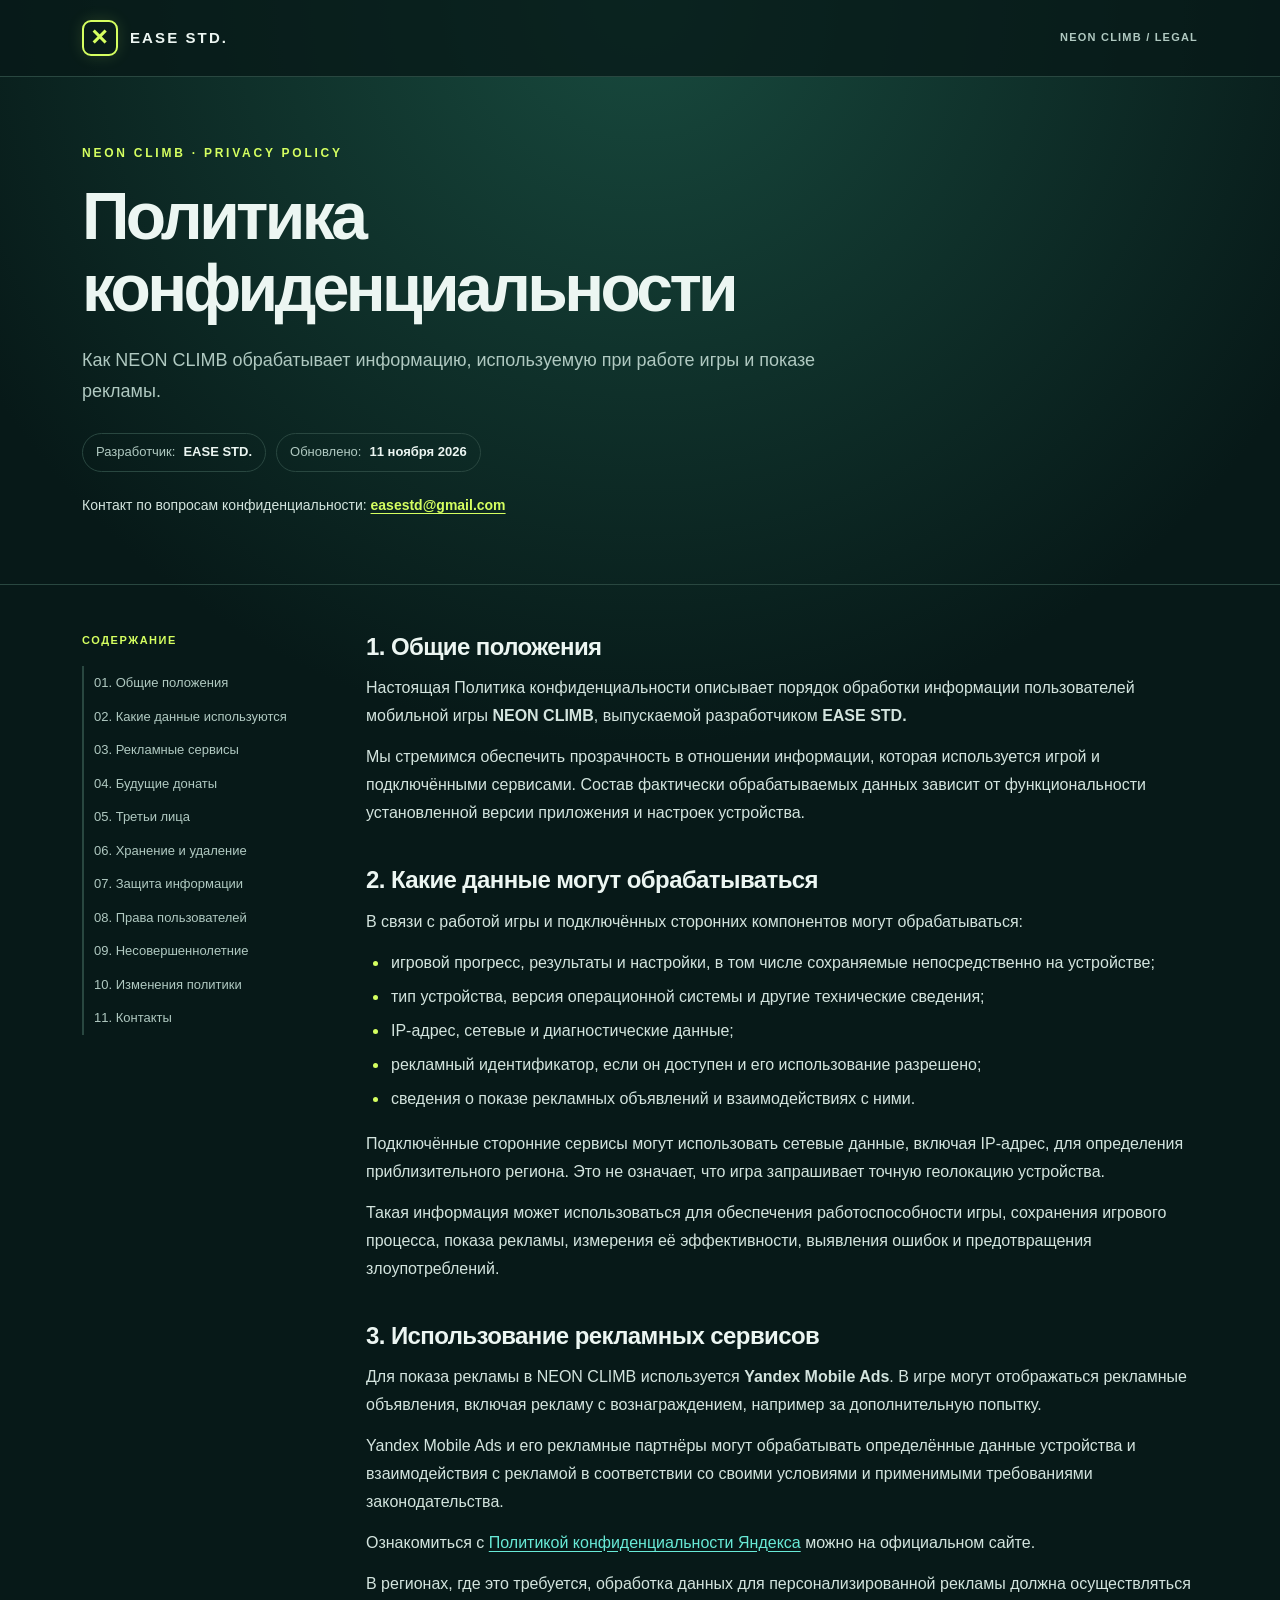
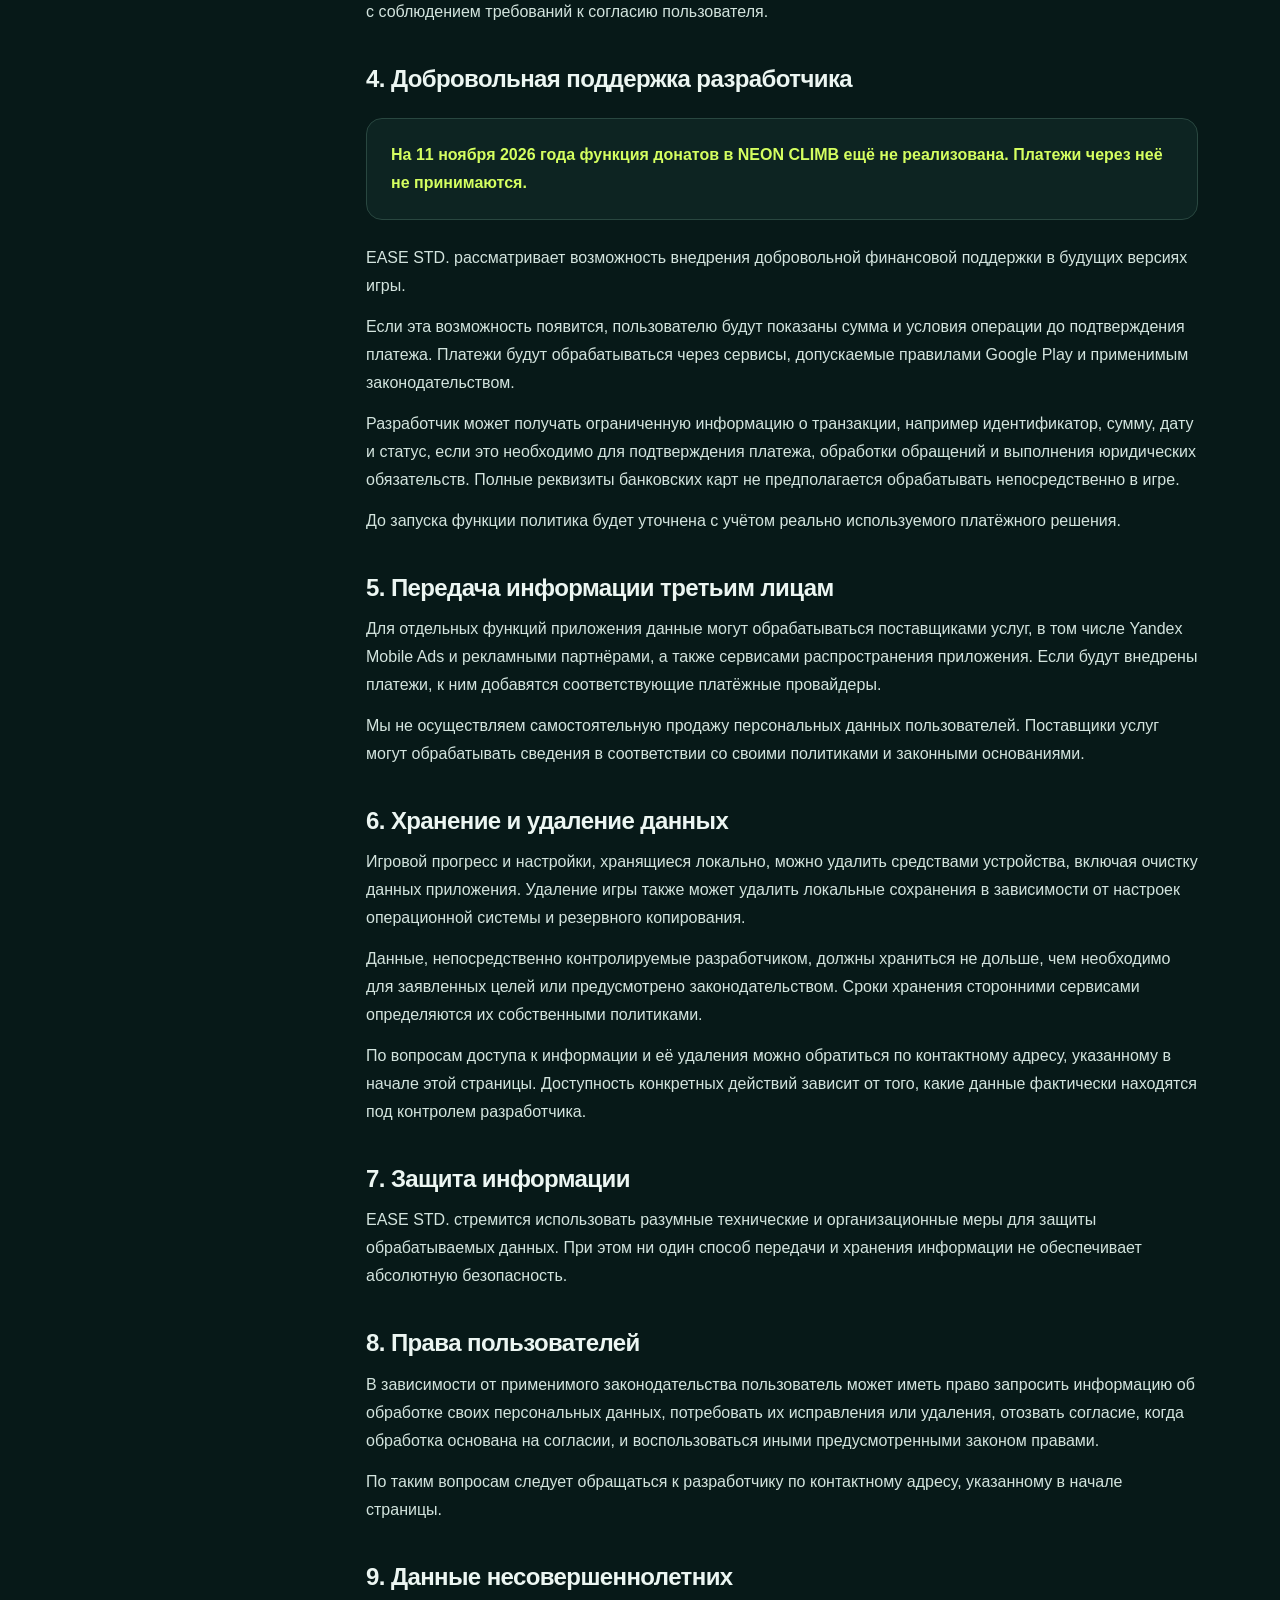
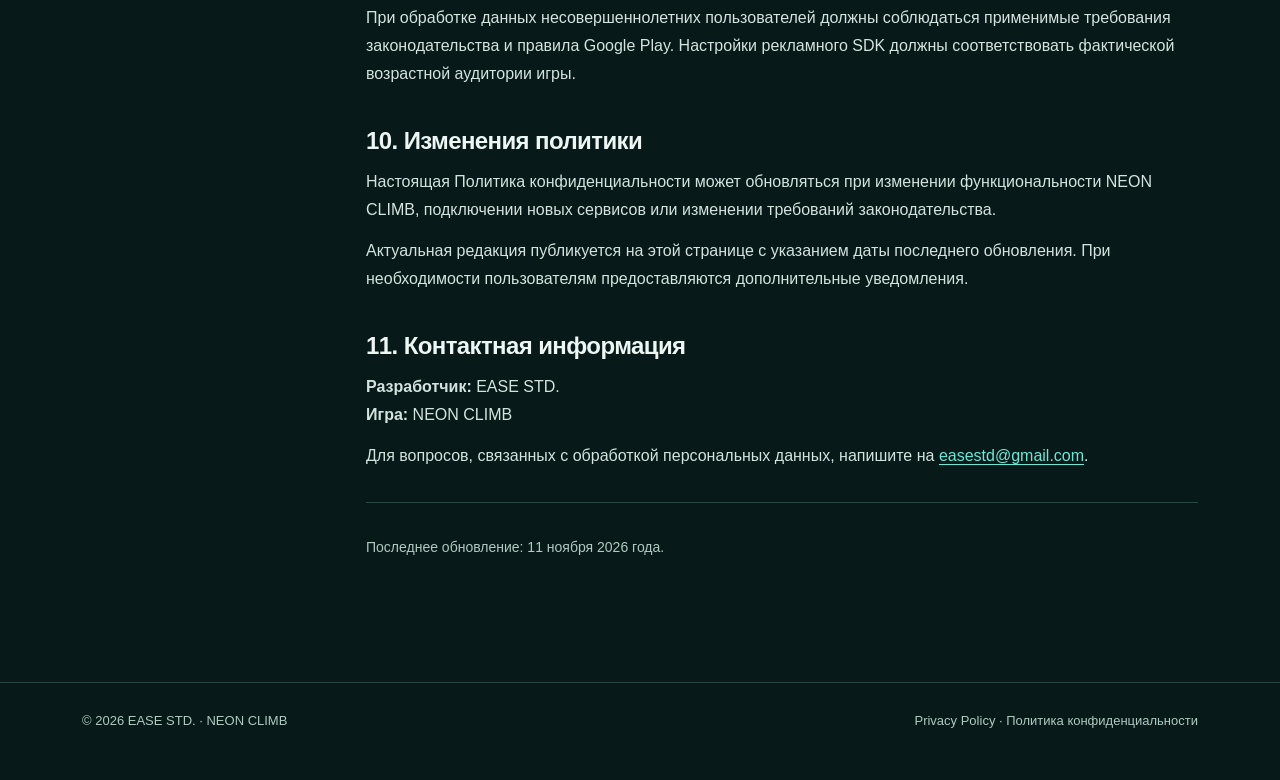
==== index.html @ 4637cebf "Publish NEON CLIMB privacy policy" ====
<!doctype html>
<html lang="ru">
<head>
  <meta charset="utf-8">
  <meta name="viewport" content="width=device-width, initial-scale=1">
  <meta name="theme-color" content="#071c1c">
  <meta name="robots" content="index, follow">
  <meta name="description" content="Политика конфиденциальности игры NEON CLIMB от EASE STD.">
  <title>Политика конфиденциальности | NEON CLIMB</title>
  <style>
    :root{color-scheme:dark;--bg:#071918;--panel:#0d2422;--panel-2:#112d29;--ink:#ecf6f2;--muted:#b0c9c1;--line:#294740;--accent:#d5ff60;--teal:#68ead7}
    *{box-sizing:border-box}
    html{scroll-behavior:smooth}
    body{margin:0;background:radial-gradient(ellipse 70% 22% at 50% 0%,#184a3e 0%,var(--bg) 85%);color:var(--ink);font:16px/1.75 -apple-system,BlinkMacSystemFont,"Segoe UI",Roboto,Arial,sans-serif;-webkit-font-smoothing:antialiased}
    a{color:var(--teal);text-underline-offset:3px;overflow-wrap:anywhere}
    .wrapper{max-width:1160px;margin:auto;padding:0 22px}
    .top{border-bottom:1px solid var(--line);background:rgba(7,25,24,.78)}
    .top-inner{height:76px;display:flex;align-items:center;justify-content:space-between;gap:16px}
    .brand{font-size:15px;font-weight:850;letter-spacing:.14em;color:var(--ink);text-decoration:none;display:flex;align-items:center;gap:12px}
    .glyph{width:36px;height:36px;border-radius:9px;border:2px solid var(--accent);display:grid;place-items:center;color:var(--accent);box-shadow:0 0 16px rgba(213,255,96,.14);font-size:22px;line-height:1}
    .brand-note{color:var(--muted);font-size:11px;letter-spacing:.11em;font-weight:700;text-align:right}
    header.hero{padding:66px 0 54px;border-bottom:1px solid var(--line)}
    .eyebrow{color:var(--accent);font-size:12px;font-weight:800;letter-spacing:.23em;text-transform:uppercase}
    h1{font-size:clamp(35px,5.8vw,66px);line-height:1.09;letter-spacing:-.055em;margin:17px 0 20px;font-weight:850;max-width:900px}
    .intro{color:var(--muted);font-size:18px;max-width:740px;margin:0 0 25px}
    .meta{display:flex;flex-wrap:wrap;gap:10px}
    .tag{display:inline-flex;align-items:center;gap:8px;border:1px solid var(--line);border-radius:999px;padding:7px 13px;color:var(--muted);font-size:13px}
    .tag strong{color:var(--ink);font-weight:700}
    .layout{display:grid;grid-template-columns:228px minmax(0,1fr);gap:56px;padding-top:46px;padding-bottom:85px}
    nav{align-self:start;position:sticky;top:25px}
    nav strong{color:var(--accent);display:block;letter-spacing:.14em;text-transform:uppercase;font-size:11px;margin:0 0 16px}
    nav a{display:block;font-size:13px;color:var(--muted);line-height:1.5;text-decoration:none;border-left:2px solid var(--line);padding:7px 10px}
    nav a:hover{color:var(--accent);border-color:var(--accent)}
    main{min-width:0}
    section{margin:0 0 37px;scroll-margin-top:25px}
    h2{font-size:24px;line-height:1.3;letter-spacing:-.025em;margin:0 0 12px;color:var(--ink)}
    p{margin:0 0 13px;color:#d3e4de}
    ul{margin:8px 0 17px;padding-left:23px;color:#d3e4de}
    li{padding-left:2px;margin-bottom:6px}
    li::marker{color:var(--accent)}
    .panel{background:var(--panel);border:1px solid var(--line);border-radius:16px;padding:22px 24px;margin:24px 0}
    .panel strong{color:var(--accent)}
    .email-pending{color:var(--accent);font-weight:750;overflow-wrap:anywhere}
    .line{border:0;border-top:1px solid var(--line);margin:32px 0}
    footer{border-top:1px solid var(--line);color:var(--muted);padding:27px 0 48px;font-size:13px}
    .footer-inner{display:flex;justify-content:space-between;gap:10px;flex-wrap:wrap}
    @media(max-width:800px){.layout{grid-template-columns:1fr;gap:16px;padding-top:34px}nav{position:static;border:1px solid var(--line);border-radius:15px;padding:17px;margin-bottom:20px}nav a{display:inline-block;border-left:0;border-bottom:1px solid var(--line);margin-right:9px;padding:5px 2px}header.hero{padding:45px 0 35px}.intro{font-size:16px}.brand-note{display:none}}
    @media(max-width:400px){.wrapper{padding:0 16px}h2{font-size:21px}.panel{padding:18px}}
    @media print{:root{color-scheme:light}body{background:white;color:#111}p,li,h1,h2{color:#111}.top,nav,.brand-note{display:none}.layout{display:block}.panel{background:#eee;border-color:#ddd}.tag{border-color:#ddd;color:#333}.tag strong{color:#111}header.hero{padding:10px 0}.eyebrow,.panel strong{color:#285e38}footer{color:#333}}
  </style>
</head>
<body>
  <div class="top"><div class="wrapper top-inner"><a class="brand" href="#top"><span class="glyph" aria-hidden="true">✕</span> EASE STD.</a><span class="brand-note">NEON CLIMB / LEGAL</span></div></div>
  <header class="hero" id="top"><div class="wrapper">
    <div class="eyebrow">NEON CLIMB · PRIVACY POLICY</div>
    <h1>Политика<br>конфиденциальности</h1>
    <p class="intro">Как NEON CLIMB обрабатывает информацию, используемую при работе игры и показе рекламы.</p>
    <div class="meta"><span class="tag">Разработчик: <strong>EASE STD.</strong></span><span class="tag">Обновлено: <strong>11 ноября 2026</strong></span></div>
    <p style="font-size:14px;margin-top:21px">Контакт по вопросам конфиденциальности: <a class="email-pending" href="mailto:easestd@gmail.com">easestd@gmail.com</a></p>
  </div></header>
  <div class="wrapper layout">
    <nav aria-label="Содержание"><strong>Содержание</strong>
      <a href="#general">01. Общие положения</a>
      <a href="#data">02. Какие данные используются</a>
      <a href="#ads">03. Рекламные сервисы</a>
      <a href="#donations">04. Будущие донаты</a>
      <a href="#third-party">05. Третьи лица</a>
      <a href="#storage">06. Хранение и удаление</a>
      <a href="#security">07. Защита информации</a>
      <a href="#rights">08. Права пользователей</a>
      <a href="#children">09. Несовершеннолетние</a>
      <a href="#updates">10. Изменения политики</a>
      <a href="#contacts">11. Контакты</a>
    </nav>
    <main>
      <section id="general"><h2>1. Общие положения</h2>
        <p>Настоящая Политика конфиденциальности описывает порядок обработки информации пользователей мобильной игры <strong>NEON CLIMB</strong>, выпускаемой разработчиком <strong>EASE STD.</strong></p>
        <p>Мы стремимся обеспечить прозрачность в отношении информации, которая используется игрой и подключёнными сервисами. Состав фактически обрабатываемых данных зависит от функциональности установленной версии приложения и настроек устройства.</p>
      </section>
      <section id="data"><h2>2. Какие данные могут обрабатываться</h2>
        <p>В связи с работой игры и подключённых сторонних компонентов могут обрабатываться:</p>
        <ul>
          <li>игровой прогресс, результаты и настройки, в том числе сохраняемые непосредственно на устройстве;</li>
          <li>тип устройства, версия операционной системы и другие технические сведения;</li>
          <li>IP-адрес, сетевые и диагностические данные;</li>
          <li>рекламный идентификатор, если он доступен и его использование разрешено;</li>
          <li>сведения о показе рекламных объявлений и взаимодействиях с ними.</li>
        </ul>
        <p>Подключённые сторонние сервисы могут использовать сетевые данные, включая IP-адрес, для определения приблизительного региона. Это не означает, что игра запрашивает точную геолокацию устройства.</p>
        <p>Такая информация может использоваться для обеспечения работоспособности игры, сохранения игрового процесса, показа рекламы, измерения её эффективности, выявления ошибок и предотвращения злоупотреблений.</p>
      </section>
      <section id="ads"><h2>3. Использование рекламных сервисов</h2>
        <p>Для показа рекламы в NEON CLIMB используется <strong>Yandex Mobile Ads</strong>. В игре могут отображаться рекламные объявления, включая рекламу с вознаграждением, например за дополнительную попытку.</p>
        <p>Yandex Mobile Ads и его рекламные партнёры могут обрабатывать определённые данные устройства и взаимодействия с рекламой в соответствии со своими условиями и применимыми требованиями законодательства.</p>
        <p>Ознакомиться с <a href="https://yandex.ru/legal/confidential/" rel="noopener noreferrer">Политикой конфиденциальности Яндекса</a> можно на официальном сайте.</p>
        <p>В регионах, где это требуется, обработка данных для персонализированной рекламы должна осуществляться с соблюдением требований к согласию пользователя.</p>
      </section>
      <section id="donations"><h2>4. Добровольная поддержка разработчика</h2>
        <div class="panel"><strong>На 11 ноября 2026 года функция донатов в NEON CLIMB ещё не реализована. Платежи через неё не принимаются.</strong></div>
        <p>EASE STD. рассматривает возможность внедрения добровольной финансовой поддержки в будущих версиях игры.</p>
        <p>Если эта возможность появится, пользователю будут показаны сумма и условия операции до подтверждения платежа. Платежи будут обрабатываться через сервисы, допускаемые правилами Google Play и применимым законодательством.</p>
        <p>Разработчик может получать ограниченную информацию о транзакции, например идентификатор, сумму, дату и статус, если это необходимо для подтверждения платежа, обработки обращений и выполнения юридических обязательств. Полные реквизиты банковских карт не предполагается обрабатывать непосредственно в игре.</p>
        <p>До запуска функции политика будет уточнена с учётом реально используемого платёжного решения.</p>
      </section>
      <section id="third-party"><h2>5. Передача информации третьим лицам</h2>
        <p>Для отдельных функций приложения данные могут обрабатываться поставщиками услуг, в том числе Yandex Mobile Ads и рекламными партнёрами, а также сервисами распространения приложения. Если будут внедрены платежи, к ним добавятся соответствующие платёжные провайдеры.</p>
        <p>Мы не осуществляем самостоятельную продажу персональных данных пользователей. Поставщики услуг могут обрабатывать сведения в соответствии со своими политиками и законными основаниями.</p>
      </section>
      <section id="storage"><h2>6. Хранение и удаление данных</h2>
        <p>Игровой прогресс и настройки, хранящиеся локально, можно удалить средствами устройства, включая очистку данных приложения. Удаление игры также может удалить локальные сохранения в зависимости от настроек операционной системы и резервного копирования.</p>
        <p>Данные, непосредственно контролируемые разработчиком, должны храниться не дольше, чем необходимо для заявленных целей или предусмотрено законодательством. Сроки хранения сторонними сервисами определяются их собственными политиками.</p>
        <p>По вопросам доступа к информации и её удаления можно обратиться по контактному адресу, указанному в начале этой страницы. Доступность конкретных действий зависит от того, какие данные фактически находятся под контролем разработчика.</p>
      </section>
      <section id="security"><h2>7. Защита информации</h2>
        <p>EASE STD. стремится использовать разумные технические и организационные меры для защиты обрабатываемых данных. При этом ни один способ передачи и хранения информации не обеспечивает абсолютную безопасность.</p>
      </section>
      <section id="rights"><h2>8. Права пользователей</h2>
        <p>В зависимости от применимого законодательства пользователь может иметь право запросить информацию об обработке своих персональных данных, потребовать их исправления или удаления, отозвать согласие, когда обработка основана на согласии, и воспользоваться иными предусмотренными законом правами.</p>
        <p>По таким вопросам следует обращаться к разработчику по контактному адресу, указанному в начале страницы.</p>
      </section>
      <section id="children"><h2>9. Данные несовершеннолетних</h2>
        <p>При обработке данных несовершеннолетних пользователей должны соблюдаться применимые требования законодательства и правила Google Play. Настройки рекламного SDK должны соответствовать фактической возрастной аудитории игры.</p>
      </section>
      <section id="updates"><h2>10. Изменения политики</h2>
        <p>Настоящая Политика конфиденциальности может обновляться при изменении функциональности NEON CLIMB, подключении новых сервисов или изменении требований законодательства.</p>
        <p>Актуальная редакция публикуется на этой странице с указанием даты последнего обновления. При необходимости пользователям предоставляются дополнительные уведомления.</p>
      </section>
      <section id="contacts"><h2>11. Контактная информация</h2>
        <p><strong>Разработчик:</strong> EASE STD.<br><strong>Игра:</strong> NEON CLIMB</p>
        <p>Для вопросов, связанных с обработкой персональных данных, напишите на <a href="mailto:easestd@gmail.com">easestd@gmail.com</a>.</p>
        <hr class="line">
        <p style="font-size:14px;color:var(--muted)">Последнее обновление: 11 ноября 2026 года.</p>
      </section>
    </main>
  </div>
  <footer><div class="wrapper footer-inner"><span>© 2026 EASE STD. · NEON CLIMB</span><span>Privacy Policy · Политика конфиденциальности</span></div></footer>
</body>
</html>
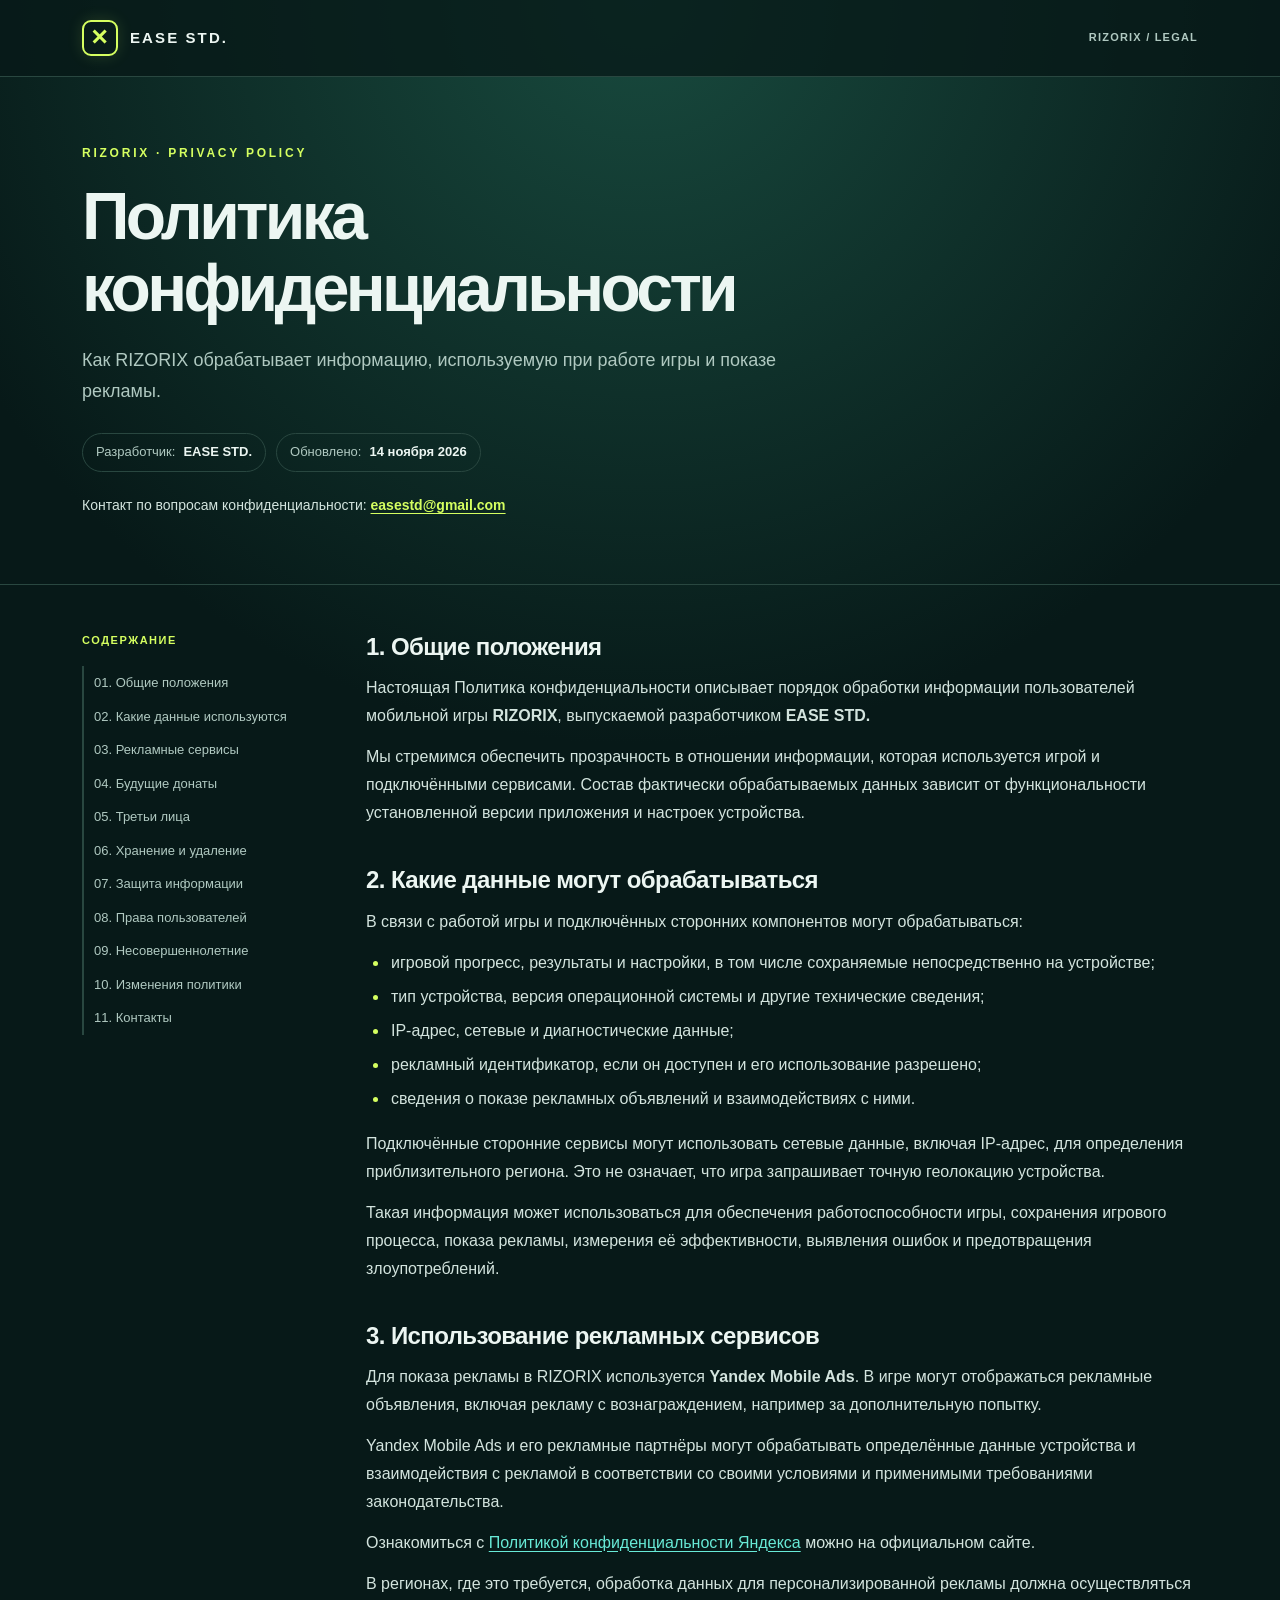
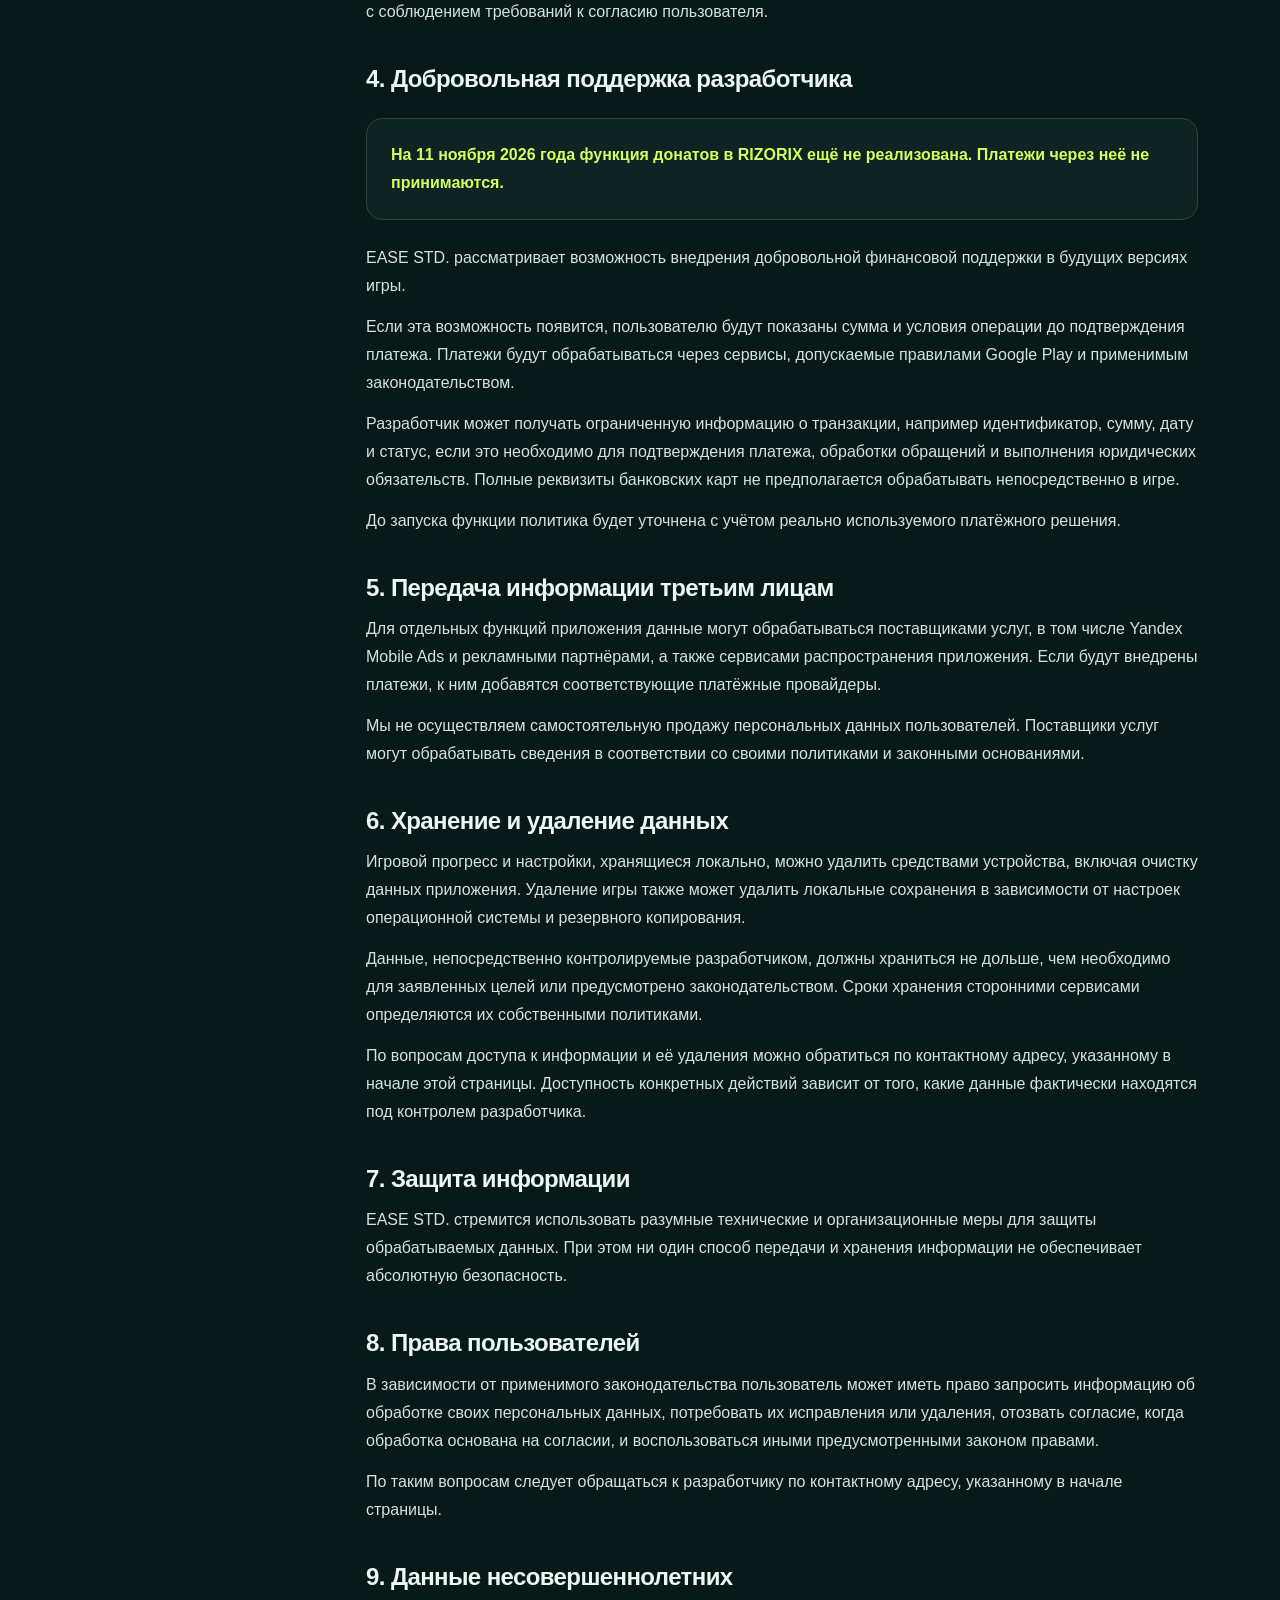
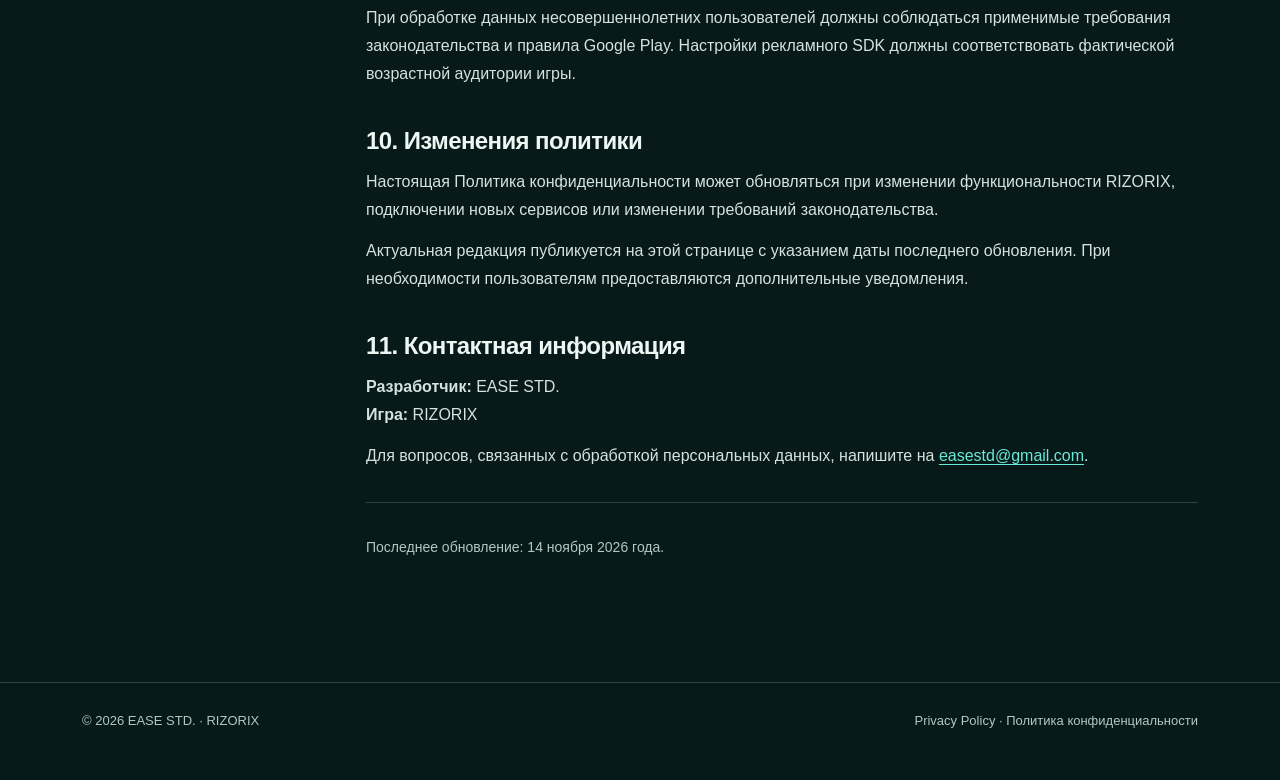
==== commit e5841291: "Переименовать игру в RIZORIX в политике конфиденциальности" ====
--- a/index.html
+++ b/index.html
@@ -5,8 +5,8 @@
   <meta name="viewport" content="width=device-width, initial-scale=1">
   <meta name="theme-color" content="#071c1c">
   <meta name="robots" content="index, follow">
-  <meta name="description" content="Политика конфиденциальности игры NEON CLIMB от EASE STD.">
-  <title>Политика конфиденциальности | NEON CLIMB</title>
+  <meta name="description" content="Политика конфиденциальности игры RIZORIX от EASE STD.">
+  <title>Политика конфиденциальности | RIZORIX</title>
   <style>
     :root{color-scheme:dark;--bg:#071918;--panel:#0d2422;--panel-2:#112d29;--ink:#ecf6f2;--muted:#b0c9c1;--line:#294740;--accent:#d5ff60;--teal:#68ead7}
     *{box-sizing:border-box}
@@ -50,12 +50,12 @@
   </style>
 </head>
 <body>
-  <div class="top"><div class="wrapper top-inner"><a class="brand" href="#top"><span class="glyph" aria-hidden="true">✕</span> EASE STD.</a><span class="brand-note">NEON CLIMB / LEGAL</span></div></div>
+  <div class="top"><div class="wrapper top-inner"><a class="brand" href="#top"><span class="glyph" aria-hidden="true">✕</span> EASE STD.</a><span class="brand-note">RIZORIX / LEGAL</span></div></div>
   <header class="hero" id="top"><div class="wrapper">
-    <div class="eyebrow">NEON CLIMB · PRIVACY POLICY</div>
+    <div class="eyebrow">RIZORIX · PRIVACY POLICY</div>
     <h1>Политика<br>конфиденциальности</h1>
-    <p class="intro">Как NEON CLIMB обрабатывает информацию, используемую при работе игры и показе рекламы.</p>
-    <div class="meta"><span class="tag">Разработчик: <strong>EASE STD.</strong></span><span class="tag">Обновлено: <strong>11 ноября 2026</strong></span></div>
+    <p class="intro">Как RIZORIX обрабатывает информацию, используемую при работе игры и показе рекламы.</p>
+    <div class="meta"><span class="tag">Разработчик: <strong>EASE STD.</strong></span><span class="tag">Обновлено: <strong>14 ноября 2026</strong></span></div>
     <p style="font-size:14px;margin-top:21px">Контакт по вопросам конфиденциальности: <a class="email-pending" href="mailto:easestd@gmail.com">easestd@gmail.com</a></p>
   </div></header>
   <div class="wrapper layout">
@@ -74,7 +74,7 @@
     </nav>
     <main>
       <section id="general"><h2>1. Общие положения</h2>
-        <p>Настоящая Политика конфиденциальности описывает порядок обработки информации пользователей мобильной игры <strong>NEON CLIMB</strong>, выпускаемой разработчиком <strong>EASE STD.</strong></p>
+        <p>Настоящая Политика конфиденциальности описывает порядок обработки информации пользователей мобильной игры <strong>RIZORIX</strong>, выпускаемой разработчиком <strong>EASE STD.</strong></p>
         <p>Мы стремимся обеспечить прозрачность в отношении информации, которая используется игрой и подключёнными сервисами. Состав фактически обрабатываемых данных зависит от функциональности установленной версии приложения и настроек устройства.</p>
       </section>
       <section id="data"><h2>2. Какие данные могут обрабатываться</h2>
@@ -90,13 +90,13 @@
         <p>Такая информация может использоваться для обеспечения работоспособности игры, сохранения игрового процесса, показа рекламы, измерения её эффективности, выявления ошибок и предотвращения злоупотреблений.</p>
       </section>
       <section id="ads"><h2>3. Использование рекламных сервисов</h2>
-        <p>Для показа рекламы в NEON CLIMB используется <strong>Yandex Mobile Ads</strong>. В игре могут отображаться рекламные объявления, включая рекламу с вознаграждением, например за дополнительную попытку.</p>
+        <p>Для показа рекламы в RIZORIX используется <strong>Yandex Mobile Ads</strong>. В игре могут отображаться рекламные объявления, включая рекламу с вознаграждением, например за дополнительную попытку.</p>
         <p>Yandex Mobile Ads и его рекламные партнёры могут обрабатывать определённые данные устройства и взаимодействия с рекламой в соответствии со своими условиями и применимыми требованиями законодательства.</p>
         <p>Ознакомиться с <a href="https://yandex.ru/legal/confidential/" rel="noopener noreferrer">Политикой конфиденциальности Яндекса</a> можно на официальном сайте.</p>
         <p>В регионах, где это требуется, обработка данных для персонализированной рекламы должна осуществляться с соблюдением требований к согласию пользователя.</p>
       </section>
       <section id="donations"><h2>4. Добровольная поддержка разработчика</h2>
-        <div class="panel"><strong>На 11 ноября 2026 года функция донатов в NEON CLIMB ещё не реализована. Платежи через неё не принимаются.</strong></div>
+        <div class="panel"><strong>На 11 ноября 2026 года функция донатов в RIZORIX ещё не реализована. Платежи через неё не принимаются.</strong></div>
         <p>EASE STD. рассматривает возможность внедрения добровольной финансовой поддержки в будущих версиях игры.</p>
         <p>Если эта возможность появится, пользователю будут показаны сумма и условия операции до подтверждения платежа. Платежи будут обрабатываться через сервисы, допускаемые правилами Google Play и применимым законодательством.</p>
         <p>Разработчик может получать ограниченную информацию о транзакции, например идентификатор, сумму, дату и статус, если это необходимо для подтверждения платежа, обработки обращений и выполнения юридических обязательств. Полные реквизиты банковских карт не предполагается обрабатывать непосредственно в игре.</p>
@@ -122,17 +122,17 @@
         <p>При обработке данных несовершеннолетних пользователей должны соблюдаться применимые требования законодательства и правила Google Play. Настройки рекламного SDK должны соответствовать фактической возрастной аудитории игры.</p>
       </section>
       <section id="updates"><h2>10. Изменения политики</h2>
-        <p>Настоящая Политика конфиденциальности может обновляться при изменении функциональности NEON CLIMB, подключении новых сервисов или изменении требований законодательства.</p>
+        <p>Настоящая Политика конфиденциальности может обновляться при изменении функциональности RIZORIX, подключении новых сервисов или изменении требований законодательства.</p>
         <p>Актуальная редакция публикуется на этой странице с указанием даты последнего обновления. При необходимости пользователям предоставляются дополнительные уведомления.</p>
       </section>
       <section id="contacts"><h2>11. Контактная информация</h2>
-        <p><strong>Разработчик:</strong> EASE STD.<br><strong>Игра:</strong> NEON CLIMB</p>
+        <p><strong>Разработчик:</strong> EASE STD.<br><strong>Игра:</strong> RIZORIX</p>
         <p>Для вопросов, связанных с обработкой персональных данных, напишите на <a href="mailto:easestd@gmail.com">easestd@gmail.com</a>.</p>
         <hr class="line">
-        <p style="font-size:14px;color:var(--muted)">Последнее обновление: 11 ноября 2026 года.</p>
+        <p style="font-size:14px;color:var(--muted)">Последнее обновление: 14 ноября 2026 года.</p>
       </section>
     </main>
   </div>
-  <footer><div class="wrapper footer-inner"><span>© 2026 EASE STD. · NEON CLIMB</span><span>Privacy Policy · Политика конфиденциальности</span></div></footer>
+  <footer><div class="wrapper footer-inner"><span>© 2026 EASE STD. · RIZORIX</span><span>Privacy Policy · Политика конфиденциальности</span></div></footer>
 </body>
 </html>
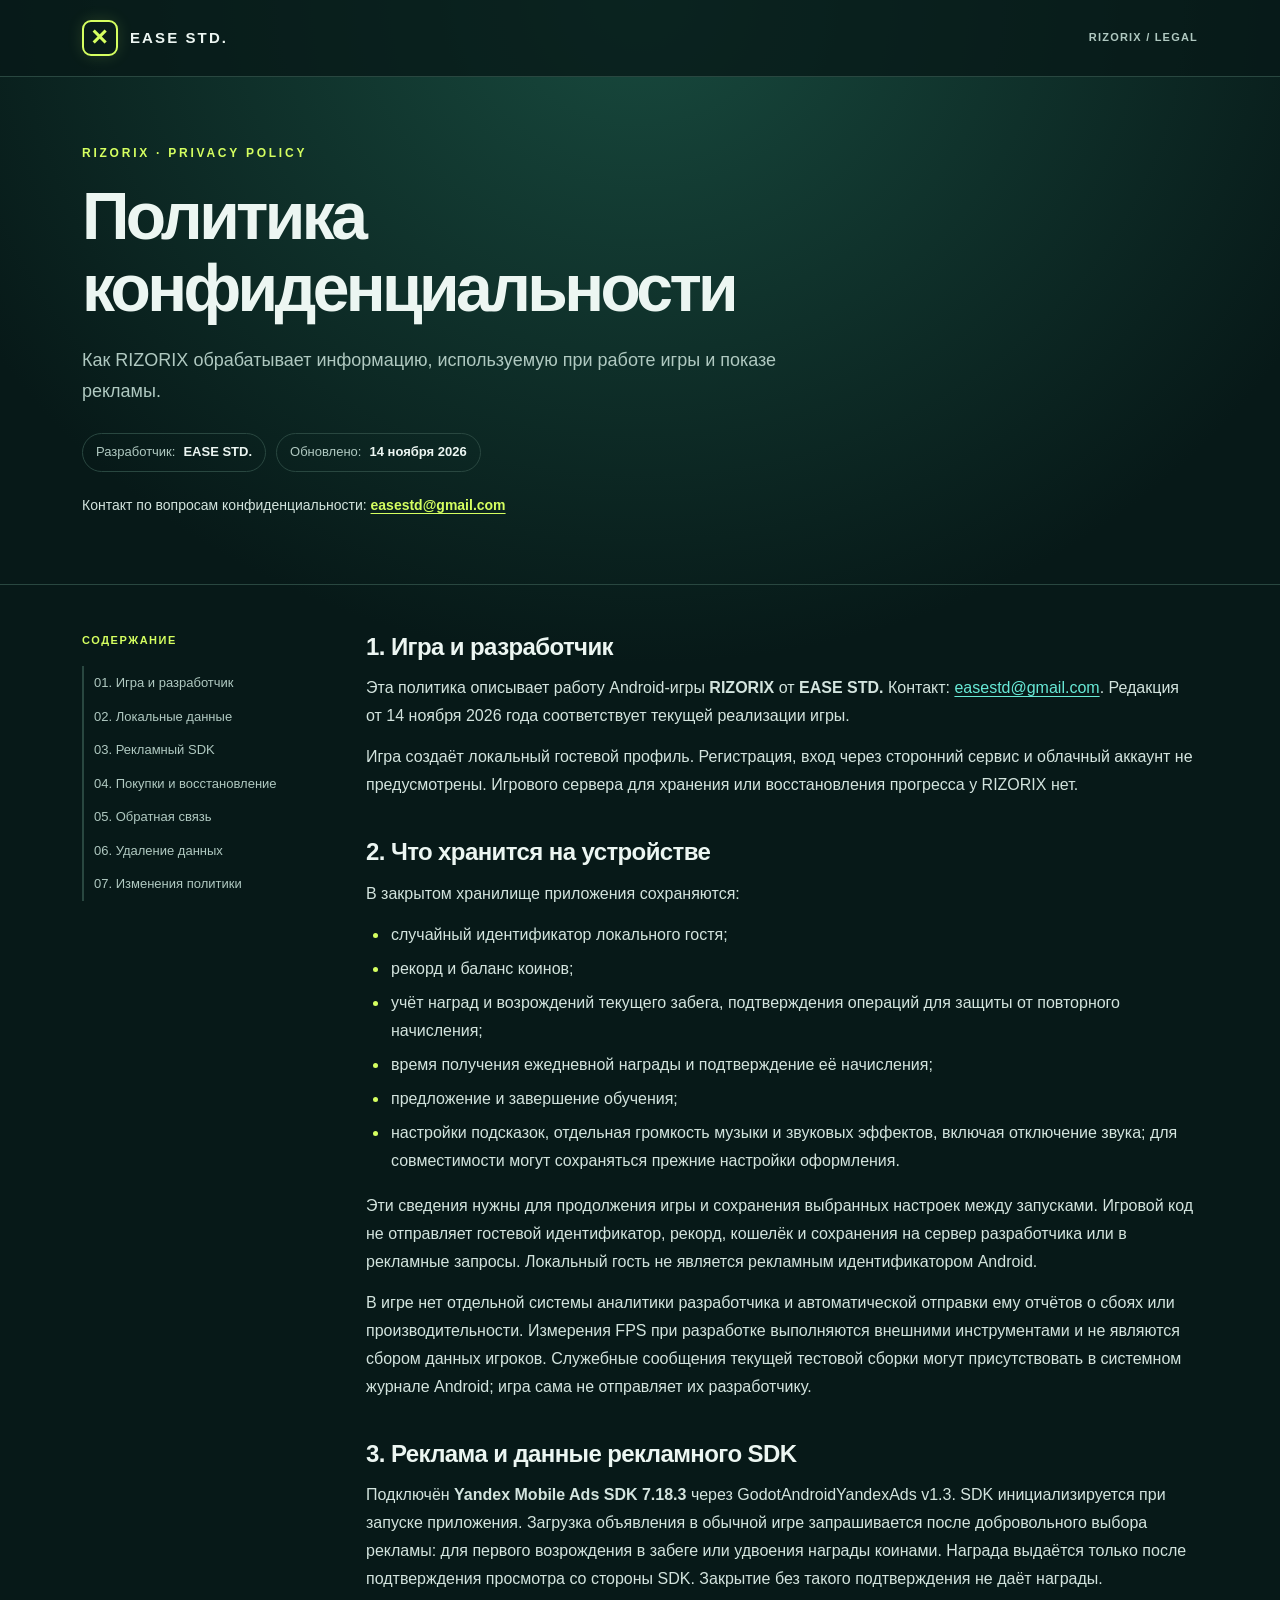
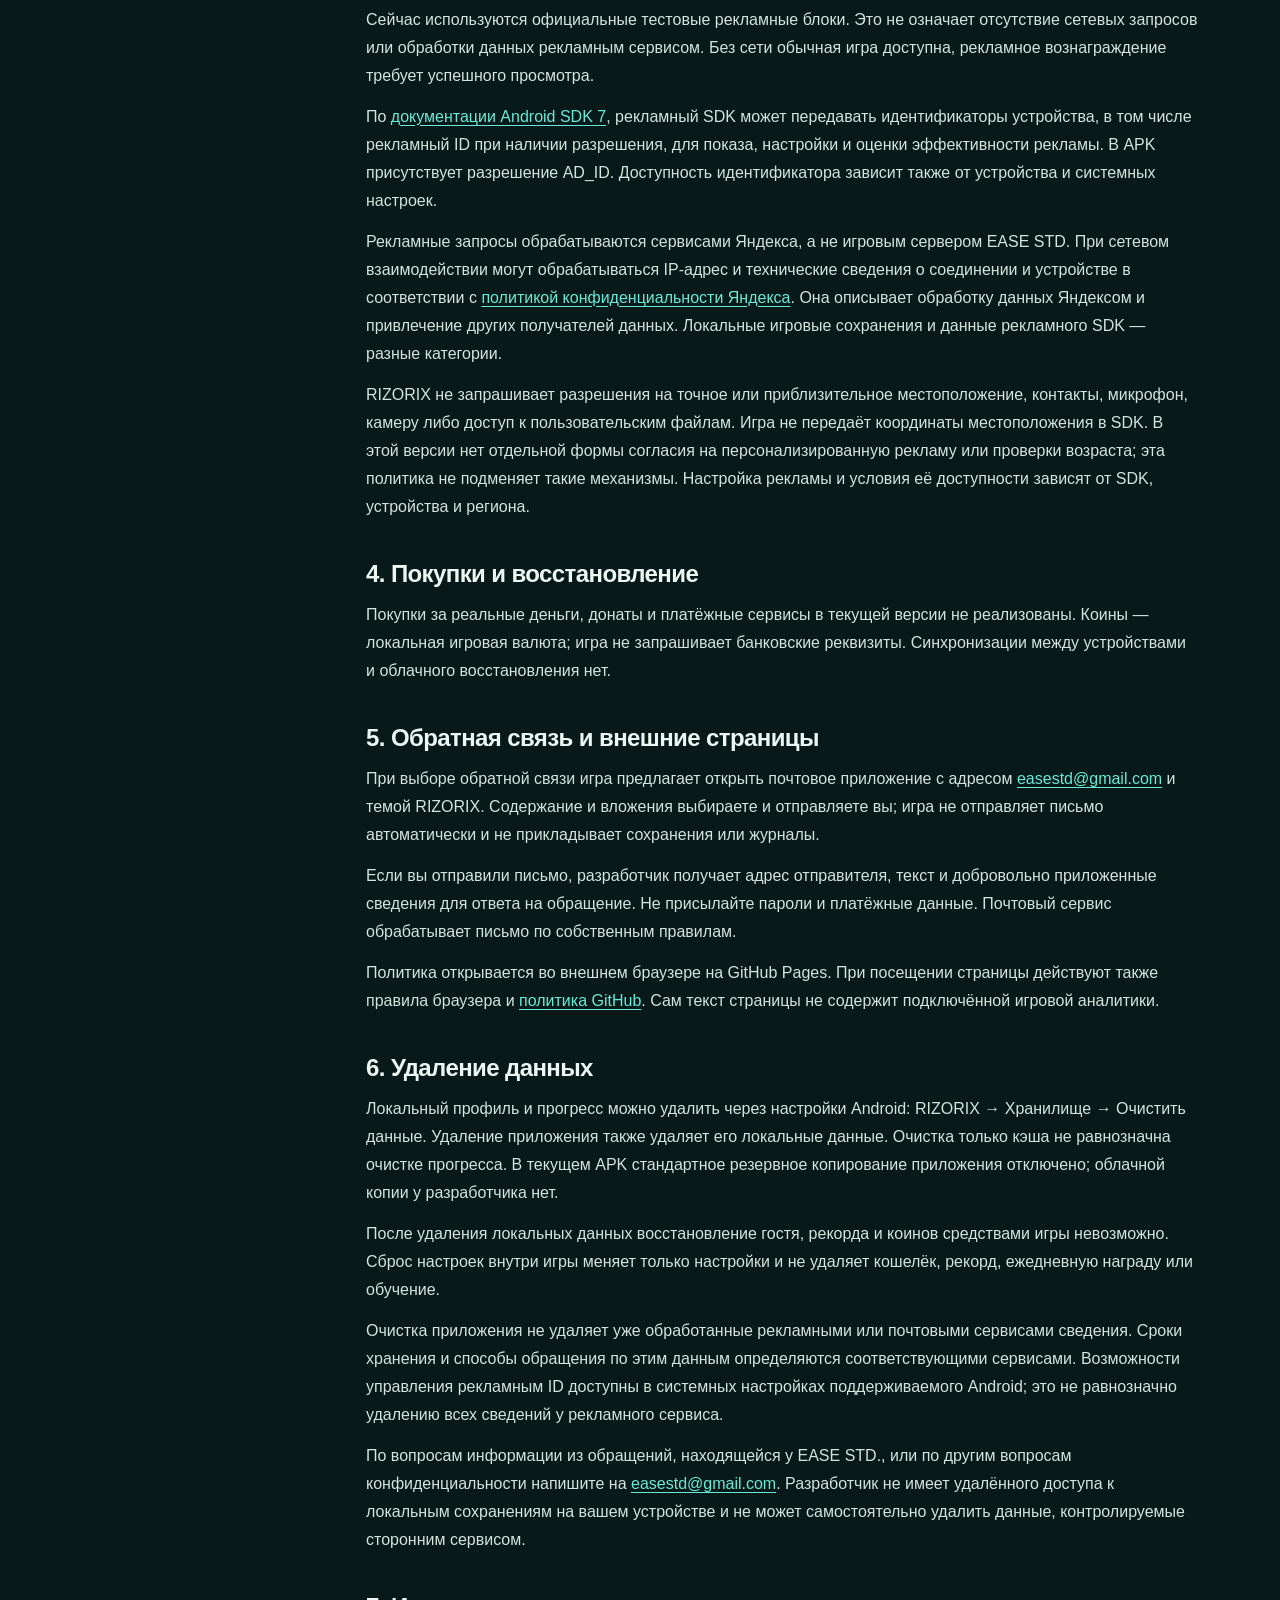
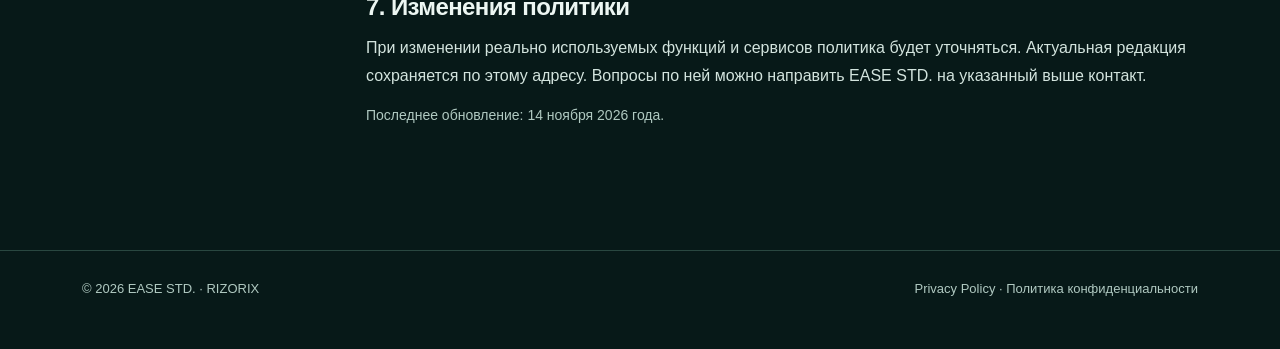
==== commit eda6d33b: "docs: clarify RIZORIX local saves and rewarded SDK privacy" ====
--- a/index.html
+++ b/index.html
@@ -60,76 +60,56 @@
   </div></header>
   <div class="wrapper layout">
     <nav aria-label="Содержание"><strong>Содержание</strong>
-      <a href="#general">01. Общие положения</a>
-      <a href="#data">02. Какие данные используются</a>
-      <a href="#ads">03. Рекламные сервисы</a>
-      <a href="#donations">04. Будущие донаты</a>
-      <a href="#third-party">05. Третьи лица</a>
-      <a href="#storage">06. Хранение и удаление</a>
-      <a href="#security">07. Защита информации</a>
-      <a href="#rights">08. Права пользователей</a>
-      <a href="#children">09. Несовершеннолетние</a>
-      <a href="#updates">10. Изменения политики</a>
-      <a href="#contacts">11. Контакты</a>
+      <a href="#general">01. Игра и разработчик</a>
+      <a href="#data">02. Локальные данные</a>
+      <a href="#ads">03. Рекламный SDK</a>
+      <a href="#payments">04. Покупки и восстановление</a>
+      <a href="#contact">05. Обратная связь</a>
+      <a href="#storage">06. Удаление данных</a>
+      <a href="#updates">07. Изменения политики</a>
     </nav>
     <main>
-      <section id="general"><h2>1. Общие положения</h2>
-        <p>Настоящая Политика конфиденциальности описывает порядок обработки информации пользователей мобильной игры <strong>RIZORIX</strong>, выпускаемой разработчиком <strong>EASE STD.</strong></p>
-        <p>Мы стремимся обеспечить прозрачность в отношении информации, которая используется игрой и подключёнными сервисами. Состав фактически обрабатываемых данных зависит от функциональности установленной версии приложения и настроек устройства.</p>
+      <section id="general"><h2>1. Игра и разработчик</h2>
+        <p>Эта политика описывает работу Android-игры <strong>RIZORIX</strong> от <strong>EASE STD.</strong> Контакт: <a href="mailto:easestd@gmail.com">easestd@gmail.com</a>. Редакция от 14 ноября 2026 года соответствует текущей реализации игры.</p>
+        <p>Игра создаёт локальный гостевой профиль. Регистрация, вход через сторонний сервис и облачный аккаунт не предусмотрены. Игрового сервера для хранения или восстановления прогресса у RIZORIX нет.</p>
       </section>
-      <section id="data"><h2>2. Какие данные могут обрабатываться</h2>
-        <p>В связи с работой игры и подключённых сторонних компонентов могут обрабатываться:</p>
+      <section id="data"><h2>2. Что хранится на устройстве</h2>
+        <p>В закрытом хранилище приложения сохраняются:</p>
         <ul>
-          <li>игровой прогресс, результаты и настройки, в том числе сохраняемые непосредственно на устройстве;</li>
-          <li>тип устройства, версия операционной системы и другие технические сведения;</li>
-          <li>IP-адрес, сетевые и диагностические данные;</li>
-          <li>рекламный идентификатор, если он доступен и его использование разрешено;</li>
-          <li>сведения о показе рекламных объявлений и взаимодействиях с ними.</li>
+          <li>случайный идентификатор локального гостя;</li>
+          <li>рекорд и баланс коинов;</li>
+          <li>учёт наград и возрождений текущего забега, подтверждения операций для защиты от повторного начисления;</li>
+          <li>время получения ежедневной награды и подтверждение её начисления;</li>
+          <li>предложение и завершение обучения;</li>
+          <li>настройки подсказок, отдельная громкость музыки и звуковых эффектов, включая отключение звука; для совместимости могут сохраняться прежние настройки оформления.</li>
         </ul>
-        <p>Подключённые сторонние сервисы могут использовать сетевые данные, включая IP-адрес, для определения приблизительного региона. Это не означает, что игра запрашивает точную геолокацию устройства.</p>
-        <p>Такая информация может использоваться для обеспечения работоспособности игры, сохранения игрового процесса, показа рекламы, измерения её эффективности, выявления ошибок и предотвращения злоупотреблений.</p>
+        <p>Эти сведения нужны для продолжения игры и сохранения выбранных настроек между запусками. Игровой код не отправляет гостевой идентификатор, рекорд, кошелёк и сохранения на сервер разработчика или в рекламные запросы. Локальный гость не является рекламным идентификатором Android.</p>
+        <p>В игре нет отдельной системы аналитики разработчика и автоматической отправки ему отчётов о сбоях или производительности. Измерения FPS при разработке выполняются внешними инструментами и не являются сбором данных игроков. Служебные сообщения текущей тестовой сборки могут присутствовать в системном журнале Android; игра сама не отправляет их разработчику.</p>
       </section>
-      <section id="ads"><h2>3. Использование рекламных сервисов</h2>
-        <p>Для показа рекламы в RIZORIX используется <strong>Yandex Mobile Ads</strong>. В игре могут отображаться рекламные объявления, включая рекламу с вознаграждением, например за дополнительную попытку.</p>
-        <p>Yandex Mobile Ads и его рекламные партнёры могут обрабатывать определённые данные устройства и взаимодействия с рекламой в соответствии со своими условиями и применимыми требованиями законодательства.</p>
-        <p>Ознакомиться с <a href="https://yandex.ru/legal/confidential/" rel="noopener noreferrer">Политикой конфиденциальности Яндекса</a> можно на официальном сайте.</p>
-        <p>В регионах, где это требуется, обработка данных для персонализированной рекламы должна осуществляться с соблюдением требований к согласию пользователя.</p>
+      <section id="ads"><h2>3. Реклама и данные рекламного SDK</h2>
+        <p>Подключён <strong>Yandex Mobile Ads SDK 7.18.3</strong> через GodotAndroidYandexAds v1.3. SDK инициализируется при запуске приложения. Загрузка объявления в обычной игре запрашивается после добровольного выбора рекламы: для первого возрождения в забеге или удвоения награды коинами. Награда выдаётся только после подтверждения просмотра со стороны SDK. Закрытие без такого подтверждения не даёт награды.</p>
+        <p>Сейчас используются официальные тестовые рекламные блоки. Это не означает отсутствие сетевых запросов или обработки данных рекламным сервисом. Без сети обычная игра доступна, рекламное вознаграждение требует успешного просмотра.</p>
+        <p>По <a href="https://ads.yandex.com/helpcenter/ru/dev/android7/app-privacy-android" rel="noopener noreferrer">документации Android SDK 7</a>, рекламный SDK может передавать идентификаторы устройства, в том числе рекламный ID при наличии разрешения, для показа, настройки и оценки эффективности рекламы. В APK присутствует разрешение AD_ID. Доступность идентификатора зависит также от устройства и системных настроек.</p>
+        <p>Рекламные запросы обрабатываются сервисами Яндекса, а не игровым сервером EASE STD. При сетевом взаимодействии могут обрабатываться IP-адрес и технические сведения о соединении и устройстве в соответствии с <a href="https://yandex.ru/legal/confidential/" rel="noopener noreferrer">политикой конфиденциальности Яндекса</a>. Она описывает обработку данных Яндексом и привлечение других получателей данных. Локальные игровые сохранения и данные рекламного SDK — разные категории.</p>
+        <p>RIZORIX не запрашивает разрешения на точное или приблизительное местоположение, контакты, микрофон, камеру либо доступ к пользовательским файлам. Игра не передаёт координаты местоположения в SDK. В этой версии нет отдельной формы согласия на персонализированную рекламу или проверки возраста; эта политика не подменяет такие механизмы. Настройка рекламы и условия её доступности зависят от SDK, устройства и региона.</p>
       </section>
-      <section id="donations"><h2>4. Добровольная поддержка разработчика</h2>
-        <div class="panel"><strong>На 11 ноября 2026 года функция донатов в RIZORIX ещё не реализована. Платежи через неё не принимаются.</strong></div>
-        <p>EASE STD. рассматривает возможность внедрения добровольной финансовой поддержки в будущих версиях игры.</p>
-        <p>Если эта возможность появится, пользователю будут показаны сумма и условия операции до подтверждения платежа. Платежи будут обрабатываться через сервисы, допускаемые правилами Google Play и применимым законодательством.</p>
-        <p>Разработчик может получать ограниченную информацию о транзакции, например идентификатор, сумму, дату и статус, если это необходимо для подтверждения платежа, обработки обращений и выполнения юридических обязательств. Полные реквизиты банковских карт не предполагается обрабатывать непосредственно в игре.</p>
-        <p>До запуска функции политика будет уточнена с учётом реально используемого платёжного решения.</p>
+      <section id="payments"><h2>4. Покупки и восстановление</h2>
+        <p>Покупки за реальные деньги, донаты и платёжные сервисы в текущей версии не реализованы. Коины — локальная игровая валюта; игра не запрашивает банковские реквизиты. Синхронизации между устройствами и облачного восстановления нет.</p>
       </section>
-      <section id="third-party"><h2>5. Передача информации третьим лицам</h2>
-        <p>Для отдельных функций приложения данные могут обрабатываться поставщиками услуг, в том числе Yandex Mobile Ads и рекламными партнёрами, а также сервисами распространения приложения. Если будут внедрены платежи, к ним добавятся соответствующие платёжные провайдеры.</p>
-        <p>Мы не осуществляем самостоятельную продажу персональных данных пользователей. Поставщики услуг могут обрабатывать сведения в соответствии со своими политиками и законными основаниями.</p>
+      <section id="contact"><h2>5. Обратная связь и внешние страницы</h2>
+        <p>При выборе обратной связи игра предлагает открыть почтовое приложение с адресом <a href="mailto:easestd@gmail.com">easestd@gmail.com</a> и темой RIZORIX. Содержание и вложения выбираете и отправляете вы; игра не отправляет письмо автоматически и не прикладывает сохранения или журналы.</p>
+        <p>Если вы отправили письмо, разработчик получает адрес отправителя, текст и добровольно приложенные сведения для ответа на обращение. Не присылайте пароли и платёжные данные. Почтовый сервис обрабатывает письмо по собственным правилам.</p>
+        <p>Политика открывается во внешнем браузере на GitHub Pages. При посещении страницы действуют также правила браузера и <a href="https://docs.github.com/en/site-policy/privacy-policies/github-general-privacy-statement" rel="noopener noreferrer">политика GitHub</a>. Сам текст страницы не содержит подключённой игровой аналитики.</p>
       </section>
-      <section id="storage"><h2>6. Хранение и удаление данных</h2>
-        <p>Игровой прогресс и настройки, хранящиеся локально, можно удалить средствами устройства, включая очистку данных приложения. Удаление игры также может удалить локальные сохранения в зависимости от настроек операционной системы и резервного копирования.</p>
-        <p>Данные, непосредственно контролируемые разработчиком, должны храниться не дольше, чем необходимо для заявленных целей или предусмотрено законодательством. Сроки хранения сторонними сервисами определяются их собственными политиками.</p>
-        <p>По вопросам доступа к информации и её удаления можно обратиться по контактному адресу, указанному в начале этой страницы. Доступность конкретных действий зависит от того, какие данные фактически находятся под контролем разработчика.</p>
+      <section id="storage"><h2>6. Удаление данных</h2>
+        <p>Локальный профиль и прогресс можно удалить через настройки Android: RIZORIX → Хранилище → Очистить данные. Удаление приложения также удаляет его локальные данные. Очистка только кэша не равнозначна очистке прогресса. В текущем APK стандартное резервное копирование приложения отключено; облачной копии у разработчика нет.</p>
+        <p>После удаления локальных данных восстановление гостя, рекорда и коинов средствами игры невозможно. Сброс настроек внутри игры меняет только настройки и не удаляет кошелёк, рекорд, ежедневную награду или обучение.</p>
+        <p>Очистка приложения не удаляет уже обработанные рекламными или почтовыми сервисами сведения. Сроки хранения и способы обращения по этим данным определяются соответствующими сервисами. Возможности управления рекламным ID доступны в системных настройках поддерживаемого Android; это не равнозначно удалению всех сведений у рекламного сервиса.</p>
+        <p>По вопросам информации из обращений, находящейся у EASE STD., или по другим вопросам конфиденциальности напишите на <a href="mailto:easestd@gmail.com">easestd@gmail.com</a>. Разработчик не имеет удалённого доступа к локальным сохранениям на вашем устройстве и не может самостоятельно удалить данные, контролируемые сторонним сервисом.</p>
       </section>
-      <section id="security"><h2>7. Защита информации</h2>
-        <p>EASE STD. стремится использовать разумные технические и организационные меры для защиты обрабатываемых данных. При этом ни один способ передачи и хранения информации не обеспечивает абсолютную безопасность.</p>
-      </section>
-      <section id="rights"><h2>8. Права пользователей</h2>
-        <p>В зависимости от применимого законодательства пользователь может иметь право запросить информацию об обработке своих персональных данных, потребовать их исправления или удаления, отозвать согласие, когда обработка основана на согласии, и воспользоваться иными предусмотренными законом правами.</p>
-        <p>По таким вопросам следует обращаться к разработчику по контактному адресу, указанному в начале страницы.</p>
-      </section>
-      <section id="children"><h2>9. Данные несовершеннолетних</h2>
-        <p>При обработке данных несовершеннолетних пользователей должны соблюдаться применимые требования законодательства и правила Google Play. Настройки рекламного SDK должны соответствовать фактической возрастной аудитории игры.</p>
-      </section>
-      <section id="updates"><h2>10. Изменения политики</h2>
-        <p>Настоящая Политика конфиденциальности может обновляться при изменении функциональности RIZORIX, подключении новых сервисов или изменении требований законодательства.</p>
-        <p>Актуальная редакция публикуется на этой странице с указанием даты последнего обновления. При необходимости пользователям предоставляются дополнительные уведомления.</p>
-      </section>
-      <section id="contacts"><h2>11. Контактная информация</h2>
-        <p><strong>Разработчик:</strong> EASE STD.<br><strong>Игра:</strong> RIZORIX</p>
-        <p>Для вопросов, связанных с обработкой персональных данных, напишите на <a href="mailto:easestd@gmail.com">easestd@gmail.com</a>.</p>
-        <hr class="line">
-        <p style="font-size:14px;color:var(--muted)">Последнее обновление: 14 ноября 2026 года.</p>
+      <section id="updates"><h2>7. Изменения политики</h2>
+        <p>При изменении реально используемых функций и сервисов политика будет уточняться. Актуальная редакция сохраняется по этому адресу. Вопросы по ней можно направить EASE STD. на указанный выше контакт.</p>
+        <p style="font-size:14px;color:var(--muted)">Последнее обновление: <time datetime="2026-11-14">14 ноября 2026 года</time>.</p>
       </section>
     </main>
   </div>
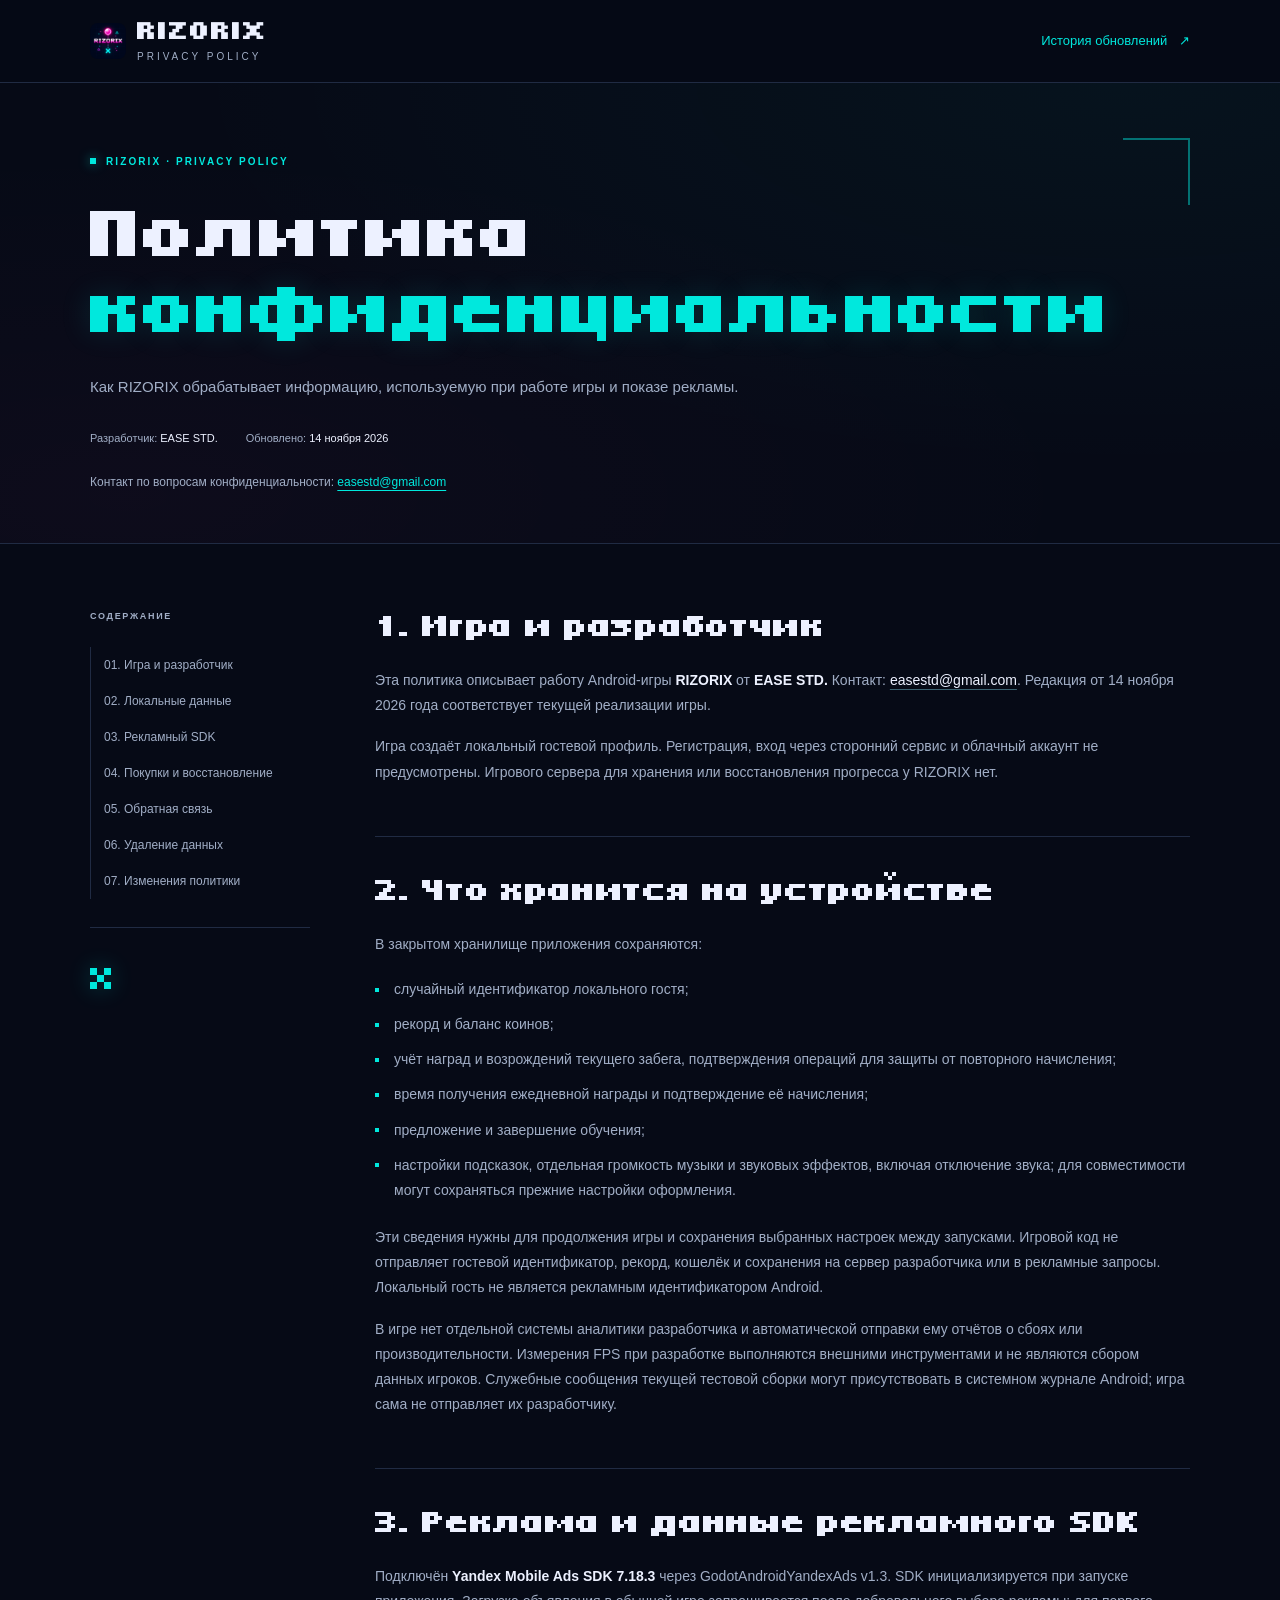
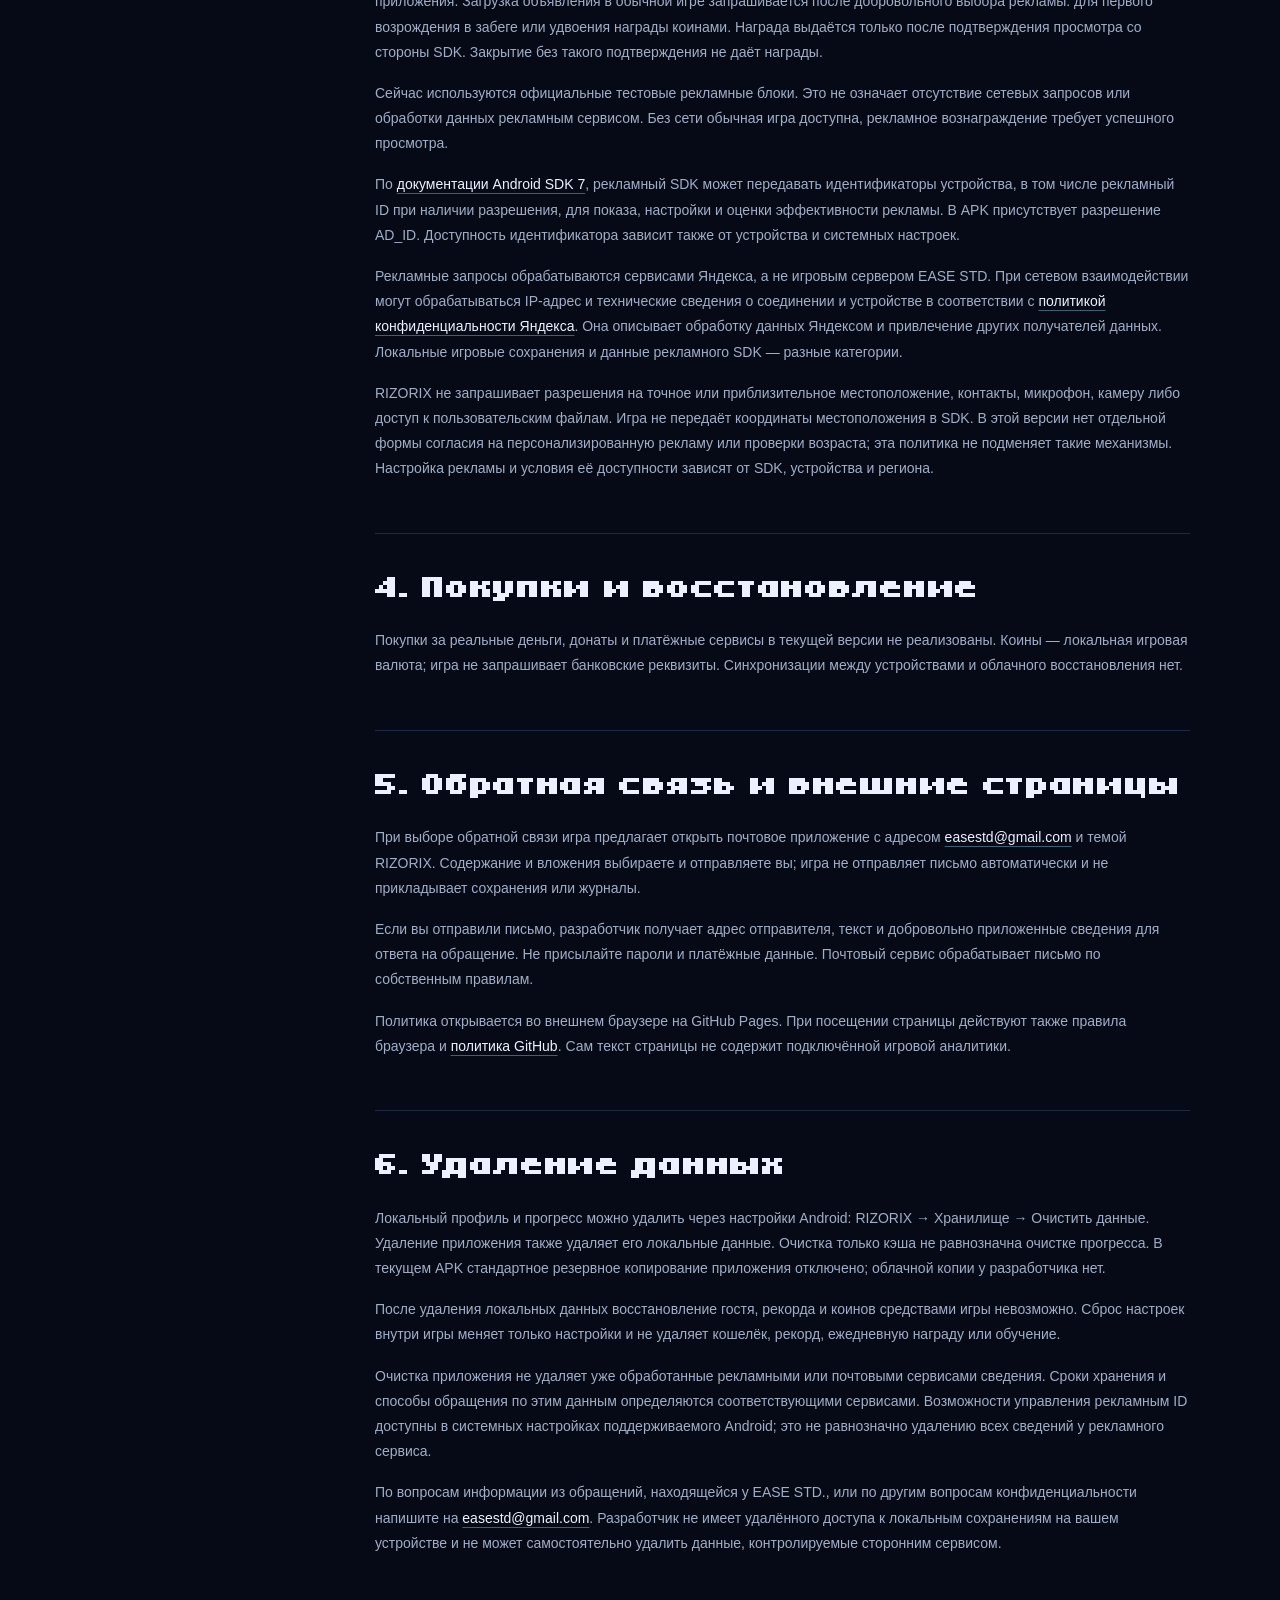
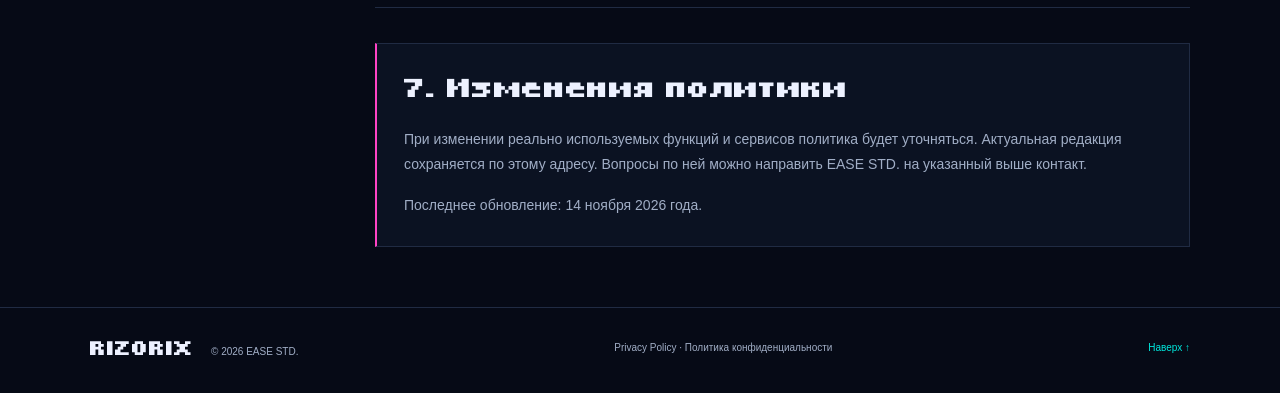
==== commit 78bc7b73: "Restyle privacy policy to match RIZORIX changelog" ====
--- a/index.html
+++ b/index.html
@@ -3,63 +3,27 @@
 <head>
   <meta charset="utf-8">
   <meta name="viewport" content="width=device-width, initial-scale=1">
-  <meta name="theme-color" content="#071c1c">
+  <meta name="theme-color" content="#060a16">
   <meta name="robots" content="index, follow">
   <meta name="description" content="Политика конфиденциальности игры RIZORIX от EASE STD.">
   <title>Политика конфиденциальности | RIZORIX</title>
-  <style>
-    :root{color-scheme:dark;--bg:#071918;--panel:#0d2422;--panel-2:#112d29;--ink:#ecf6f2;--muted:#b0c9c1;--line:#294740;--accent:#d5ff60;--teal:#68ead7}
-    *{box-sizing:border-box}
-    html{scroll-behavior:smooth}
-    body{margin:0;background:radial-gradient(ellipse 70% 22% at 50% 0%,#184a3e 0%,var(--bg) 85%);color:var(--ink);font:16px/1.75 -apple-system,BlinkMacSystemFont,"Segoe UI",Roboto,Arial,sans-serif;-webkit-font-smoothing:antialiased}
-    a{color:var(--teal);text-underline-offset:3px;overflow-wrap:anywhere}
-    .wrapper{max-width:1160px;margin:auto;padding:0 22px}
-    .top{border-bottom:1px solid var(--line);background:rgba(7,25,24,.78)}
-    .top-inner{height:76px;display:flex;align-items:center;justify-content:space-between;gap:16px}
-    .brand{font-size:15px;font-weight:850;letter-spacing:.14em;color:var(--ink);text-decoration:none;display:flex;align-items:center;gap:12px}
-    .glyph{width:36px;height:36px;border-radius:9px;border:2px solid var(--accent);display:grid;place-items:center;color:var(--accent);box-shadow:0 0 16px rgba(213,255,96,.14);font-size:22px;line-height:1}
-    .brand-note{color:var(--muted);font-size:11px;letter-spacing:.11em;font-weight:700;text-align:right}
-    header.hero{padding:66px 0 54px;border-bottom:1px solid var(--line)}
-    .eyebrow{color:var(--accent);font-size:12px;font-weight:800;letter-spacing:.23em;text-transform:uppercase}
-    h1{font-size:clamp(35px,5.8vw,66px);line-height:1.09;letter-spacing:-.055em;margin:17px 0 20px;font-weight:850;max-width:900px}
-    .intro{color:var(--muted);font-size:18px;max-width:740px;margin:0 0 25px}
-    .meta{display:flex;flex-wrap:wrap;gap:10px}
-    .tag{display:inline-flex;align-items:center;gap:8px;border:1px solid var(--line);border-radius:999px;padding:7px 13px;color:var(--muted);font-size:13px}
-    .tag strong{color:var(--ink);font-weight:700}
-    .layout{display:grid;grid-template-columns:228px minmax(0,1fr);gap:56px;padding-top:46px;padding-bottom:85px}
-    nav{align-self:start;position:sticky;top:25px}
-    nav strong{color:var(--accent);display:block;letter-spacing:.14em;text-transform:uppercase;font-size:11px;margin:0 0 16px}
-    nav a{display:block;font-size:13px;color:var(--muted);line-height:1.5;text-decoration:none;border-left:2px solid var(--line);padding:7px 10px}
-    nav a:hover{color:var(--accent);border-color:var(--accent)}
-    main{min-width:0}
-    section{margin:0 0 37px;scroll-margin-top:25px}
-    h2{font-size:24px;line-height:1.3;letter-spacing:-.025em;margin:0 0 12px;color:var(--ink)}
-    p{margin:0 0 13px;color:#d3e4de}
-    ul{margin:8px 0 17px;padding-left:23px;color:#d3e4de}
-    li{padding-left:2px;margin-bottom:6px}
-    li::marker{color:var(--accent)}
-    .panel{background:var(--panel);border:1px solid var(--line);border-radius:16px;padding:22px 24px;margin:24px 0}
-    .panel strong{color:var(--accent)}
-    .email-pending{color:var(--accent);font-weight:750;overflow-wrap:anywhere}
-    .line{border:0;border-top:1px solid var(--line);margin:32px 0}
-    footer{border-top:1px solid var(--line);color:var(--muted);padding:27px 0 48px;font-size:13px}
-    .footer-inner{display:flex;justify-content:space-between;gap:10px;flex-wrap:wrap}
-    @media(max-width:800px){.layout{grid-template-columns:1fr;gap:16px;padding-top:34px}nav{position:static;border:1px solid var(--line);border-radius:15px;padding:17px;margin-bottom:20px}nav a{display:inline-block;border-left:0;border-bottom:1px solid var(--line);margin-right:9px;padding:5px 2px}header.hero{padding:45px 0 35px}.intro{font-size:16px}.brand-note{display:none}}
-    @media(max-width:400px){.wrapper{padding:0 16px}h2{font-size:21px}.panel{padding:18px}}
-    @media print{:root{color-scheme:light}body{background:white;color:#111}p,li,h1,h2{color:#111}.top,nav,.brand-note{display:none}.layout{display:block}.panel{background:#eee;border-color:#ddd}.tag{border-color:#ddd;color:#333}.tag strong{color:#111}header.hero{padding:10px 0}.eyebrow,.panel strong{color:#285e38}footer{color:#333}}
-  </style>
+  <link rel="canonical" href="https://matthew-mbn.github.io/neon-climb-privacy/">
+  <link rel="icon" href="assets/icon.png" type="image/png">
+  <link rel="preload" href="assets/Tiny5Duo.ttf" as="font" type="font/ttf" crossorigin>
+  <link rel="stylesheet" href="styles.css">
 </head>
 <body>
-  <div class="top"><div class="wrapper top-inner"><a class="brand" href="#top"><span class="glyph" aria-hidden="true">✕</span> EASE STD.</a><span class="brand-note">RIZORIX / LEGAL</span></div></div>
+  <a class="skip" href="#main">Перейти к содержимому</a>
+  <div class="top"><div class="wrapper top-inner"><a class="brand" href="#top" aria-label="RIZORIX — в начало"><img src="assets/icon.png" width="36" height="36" alt=""><span>RIZORIX<span class="brand-sub">PRIVACY POLICY</span></span></a><a class="history-link" href="https://matthew-mbn.github.io/rizorix-changelog/">История обновлений <span aria-hidden="true">↗</span></a></div></div>
   <header class="hero" id="top"><div class="wrapper">
     <div class="eyebrow">RIZORIX · PRIVACY POLICY</div>
-    <h1>Политика<br>конфиденциальности</h1>
+    <h1>Политика<br><span>конфиденциальности</span></h1>
     <p class="intro">Как RIZORIX обрабатывает информацию, используемую при работе игры и показе рекламы.</p>
     <div class="meta"><span class="tag">Разработчик: <strong>EASE STD.</strong></span><span class="tag">Обновлено: <strong>14 ноября 2026</strong></span></div>
-    <p style="font-size:14px;margin-top:21px">Контакт по вопросам конфиденциальности: <a class="email-pending" href="mailto:easestd@gmail.com">easestd@gmail.com</a></p>
+    <p class="hero-contact">Контакт по вопросам конфиденциальности: <a class="email-pending" href="mailto:easestd@gmail.com">easestd@gmail.com</a></p>
   </div></header>
   <div class="wrapper layout">
-    <nav aria-label="Содержание"><strong>Содержание</strong>
+    <nav class="contents" aria-label="Содержание"><strong>Содержание</strong>
       <a href="#general">01. Игра и разработчик</a>
       <a href="#data">02. Локальные данные</a>
       <a href="#ads">03. Рекламный SDK</a>
@@ -68,7 +32,7 @@
       <a href="#storage">06. Удаление данных</a>
       <a href="#updates">07. Изменения политики</a>
     </nav>
-    <main>
+    <main id="main">
       <section id="general"><h2>1. Игра и разработчик</h2>
         <p>Эта политика описывает работу Android-игры <strong>RIZORIX</strong> от <strong>EASE STD.</strong> Контакт: <a href="mailto:easestd@gmail.com">easestd@gmail.com</a>. Редакция от 14 ноября 2026 года соответствует текущей реализации игры.</p>
         <p>Игра создаёт локальный гостевой профиль. Регистрация, вход через сторонний сервис и облачный аккаунт не предусмотрены. Игрового сервера для хранения или восстановления прогресса у RIZORIX нет.</p>
@@ -113,6 +77,6 @@
       </section>
     </main>
   </div>
-  <footer><div class="wrapper footer-inner"><span>© 2026 EASE STD. · RIZORIX</span><span>Privacy Policy · Политика конфиденциальности</span></div></footer>
+  <footer><div class="wrapper footer-inner"><span class="footer-brand">RIZORIX <span>© 2026 EASE STD.</span></span><span>Privacy Policy · Политика конфиденциальности</span><a href="#top">Наверх ↑</a></div></footer>
 </body>
 </html>
--- a/styles.css
+++ b/styles.css
@@ -0,0 +1,13 @@
+@font-face{font-family:Tiny5;src:url('assets/Tiny5Duo.ttf') format('truetype');font-display:swap;font-weight:400;font-style:normal}
+:root{--bg:#060a16;--panel:#0b1222;--ink:#edf1ff;--muted:#a1aec6;--cyan:#00e8dd;--pink:#ff43c5;--line:#202b43;--pixel:Tiny5,monospace;color-scheme:dark;scroll-behavior:smooth;scroll-padding-top:100px}
+*{box-sizing:border-box}body{margin:0;background:var(--bg);color:var(--ink);font:16px/1.8 Arial,Helvetica,sans-serif;-webkit-font-smoothing:antialiased}a{color:var(--cyan);text-underline-offset:4px;overflow-wrap:anywhere}a:hover{color:var(--ink)}a:focus-visible{outline:2px solid var(--cyan);outline-offset:5px}::selection{background:#a81e84;color:#fff}.wrapper{max-width:1180px;margin:auto;padding-inline:40px}.skip{position:fixed;z-index:20;left:20px;top:-100px;background:var(--cyan);color:var(--bg);padding:10px 18px}.skip:focus{top:12px}
+.top{position:sticky;z-index:10;top:0;max-width:1320px;margin:auto;border-bottom:1px solid var(--line);background:#060a16f5}.top-inner{min-height:82px;display:flex;align-items:center;justify-content:space-between;gap:24px}.brand{display:flex;align-items:center;gap:11px;color:var(--ink);font:27px/.9 var(--pixel);letter-spacing:1px;text-decoration:none}.brand img{border-radius:8px}.brand-sub{display:block;color:var(--muted);font:10px/1.2 Arial,sans-serif;letter-spacing:3px;margin-top:7px}.history-link{font-size:13px;text-decoration:none}.history-link span{margin-left:8px}
+.hero{position:relative;border-bottom:1px solid var(--line);padding:70px 0 50px;background:radial-gradient(ellipse at 88% 0%,#00e8dd0a,transparent 60%),radial-gradient(ellipse at 10% 90%,#ff43c508,transparent 60%)}.hero:after{content:"";position:absolute;right:7%;top:55px;width:65px;height:65px;border-top:2px solid var(--cyan);border-right:2px solid var(--cyan);opacity:.45;pointer-events:none}.eyebrow{color:var(--cyan);font-size:10px;font-weight:bold;letter-spacing:2.1px}.eyebrow:before{content:"";display:inline-block;width:6px;height:6px;background:var(--cyan);box-shadow:0 0 11px #00e8dd99;margin-right:10px;vertical-align:1px}h1,h2{font-family:var(--pixel);font-weight:400}h1{font-size:clamp(28px,6.1vw,72px);line-height:1.05;letter-spacing:-.8px;margin:25px 0 26px}h1 span{color:var(--cyan);text-shadow:0 0 30px #00e8dd25}.intro{color:var(--muted);font-size:15px;max-width:650px;line-height:1.85;margin:0 0 28px}.meta{display:flex;flex-wrap:wrap;gap:12px 28px}.tag{color:var(--muted);font-size:11px}.tag strong{color:var(--ink);font-weight:400}.hero-contact{font-size:12px;color:var(--muted);margin:23px 0 0}.email-pending{white-space:nowrap}
+.layout{display:grid;grid-template-columns:220px minmax(0,1fr);gap:65px;padding-top:64px;padding-bottom:60px}.contents{position:sticky;top:115px;align-self:start}.contents strong{display:block;font-size:9px;letter-spacing:1.7px;text-transform:uppercase;color:var(--muted);margin-bottom:22px}.contents a{display:block;border-left:1px solid var(--line);padding:9px 0 9px 13px;color:var(--muted);font-size:12px;line-height:1.5;text-decoration:none}.contents a:hover,.contents a:focus-visible{border-left-color:var(--cyan);color:var(--cyan)}.contents:after{content:"×";display:block;color:var(--cyan);font:56px/1 var(--pixel);text-shadow:0 0 22px #00e8dd55;border-top:1px solid var(--line);padding-top:23px;margin-top:28px}
+main{min-width:0}section{padding-bottom:35px;margin-bottom:35px;border-bottom:1px solid var(--line);scroll-margin-top:12px}section:last-child{margin-bottom:0;border-bottom:0;padding-bottom:0}h2{font-size:32px;line-height:1.18;letter-spacing:-.3px;margin:0 0 22px}section:target h2{color:var(--cyan)}p{margin:0 0 16px;color:var(--muted);font-size:14px}p strong{color:var(--ink);font-weight:600}ul{list-style:none;margin:20px 0 22px;padding:0}li{position:relative;padding-left:19px;color:var(--muted);font-size:14px;margin:10px 0}li:before{content:"";position:absolute;left:0;top:.77em;width:4px;height:4px;background:var(--cyan)}section a{color:var(--ink);text-decoration-color:#3b6271}section a:hover{color:var(--cyan)}#updates{background:var(--panel);border:1px solid var(--line);border-left:2px solid var(--pink);padding:27px}#updates h2{font-size:29px}#updates p:last-child{margin-bottom:0}
+footer{border-top:1px solid var(--line);padding:28px 0 32px;color:var(--muted);font-size:10px}.footer-inner{display:flex;align-items:center;justify-content:space-between;gap:20px;flex-wrap:wrap}.footer-brand{font:22px var(--pixel);color:var(--ink)}.footer-brand span{font:10px Arial,sans-serif;color:var(--muted);margin-left:10px}footer a{text-decoration:none}
+@media(max-width:980px){.wrapper{padding-inline:28px}.layout{grid-template-columns:185px minmax(0,1fr);gap:35px}.hero:after{display:none}h2{font-size:30px}}
+@media(max-width:740px){:root{scroll-padding-top:90px}.wrapper{padding-inline:22px}.top-inner{min-height:76px;gap:16px}.brand{font-size:24px}.brand img{width:32px;height:32px}.brand-sub{font-size:8px;letter-spacing:2px}.history-link{font-size:11px;max-width:110px;text-align:right;line-height:1.5}.history-link span{margin-left:3px}.hero{padding:44px 0 34px}h1{font-size:44px;letter-spacing:-.3px;margin-block:21px 22px}h1 span{font-size:clamp(18px,6vw,42px);letter-spacing:0}.eyebrow{font-size:9px;letter-spacing:1.4px}.intro{font-size:14px}.hero-contact{font-size:11px}.meta{gap:9px 20px}.tag{font-size:10px}.layout{display:block;padding-top:32px;padding-bottom:38px}.contents{position:static;border-bottom:1px solid var(--line);padding-bottom:25px;margin-bottom:35px}.contents strong{margin-bottom:13px}.contents a{padding:7px 12px;display:inline-block;margin:3px 5px 3px 0;font-size:11px;min-height:32px;border:1px solid var(--line)}.contents:after{display:none}h2{font-size:28px;line-height:1.2}section{margin-bottom:29px;padding-bottom:28px}#updates{padding:22px}#updates h2{font-size:27px}.footer-inner{gap:15px}.footer-inner>span:nth-child(2){order:3;flex-basis:100%}}
+@media(max-width:370px){.wrapper{padding-inline:17px}.brand{font-size:22px}.brand img{width:28px;height:28px}.brand-sub{font-size:7px;letter-spacing:1.8px}.history-link{font-size:10px;max-width:95px}h1{font-size:39px}h1 span{font-size:5.7vw}h2,#updates h2{font-size:25px}.meta{gap:8px 15px}#updates{padding:18px}}
+@media(prefers-reduced-motion:reduce){:root{scroll-behavior:auto}}
+@media print{:root{color-scheme:light}body{background:white;color:#111}.top,.contents,.skip,.history-link,footer a{display:none}.wrapper{max-width:none;padding:0}.hero{background:none;padding:0 0 20px}.hero:after,.eyebrow:before{display:none}h1{font-size:34px}h1 span,h2,p,li,p strong,.intro,.tag,.tag strong,.hero-contact,.eyebrow,.footer-brand,.footer-brand span,section a{color:#111;text-shadow:none}.layout{display:block;padding-top:25px}section{break-inside:avoid}h2{font-size:25px}#updates{background:none;border:1px solid #bbb}.tag{font-size:11px}footer{color:#333}}
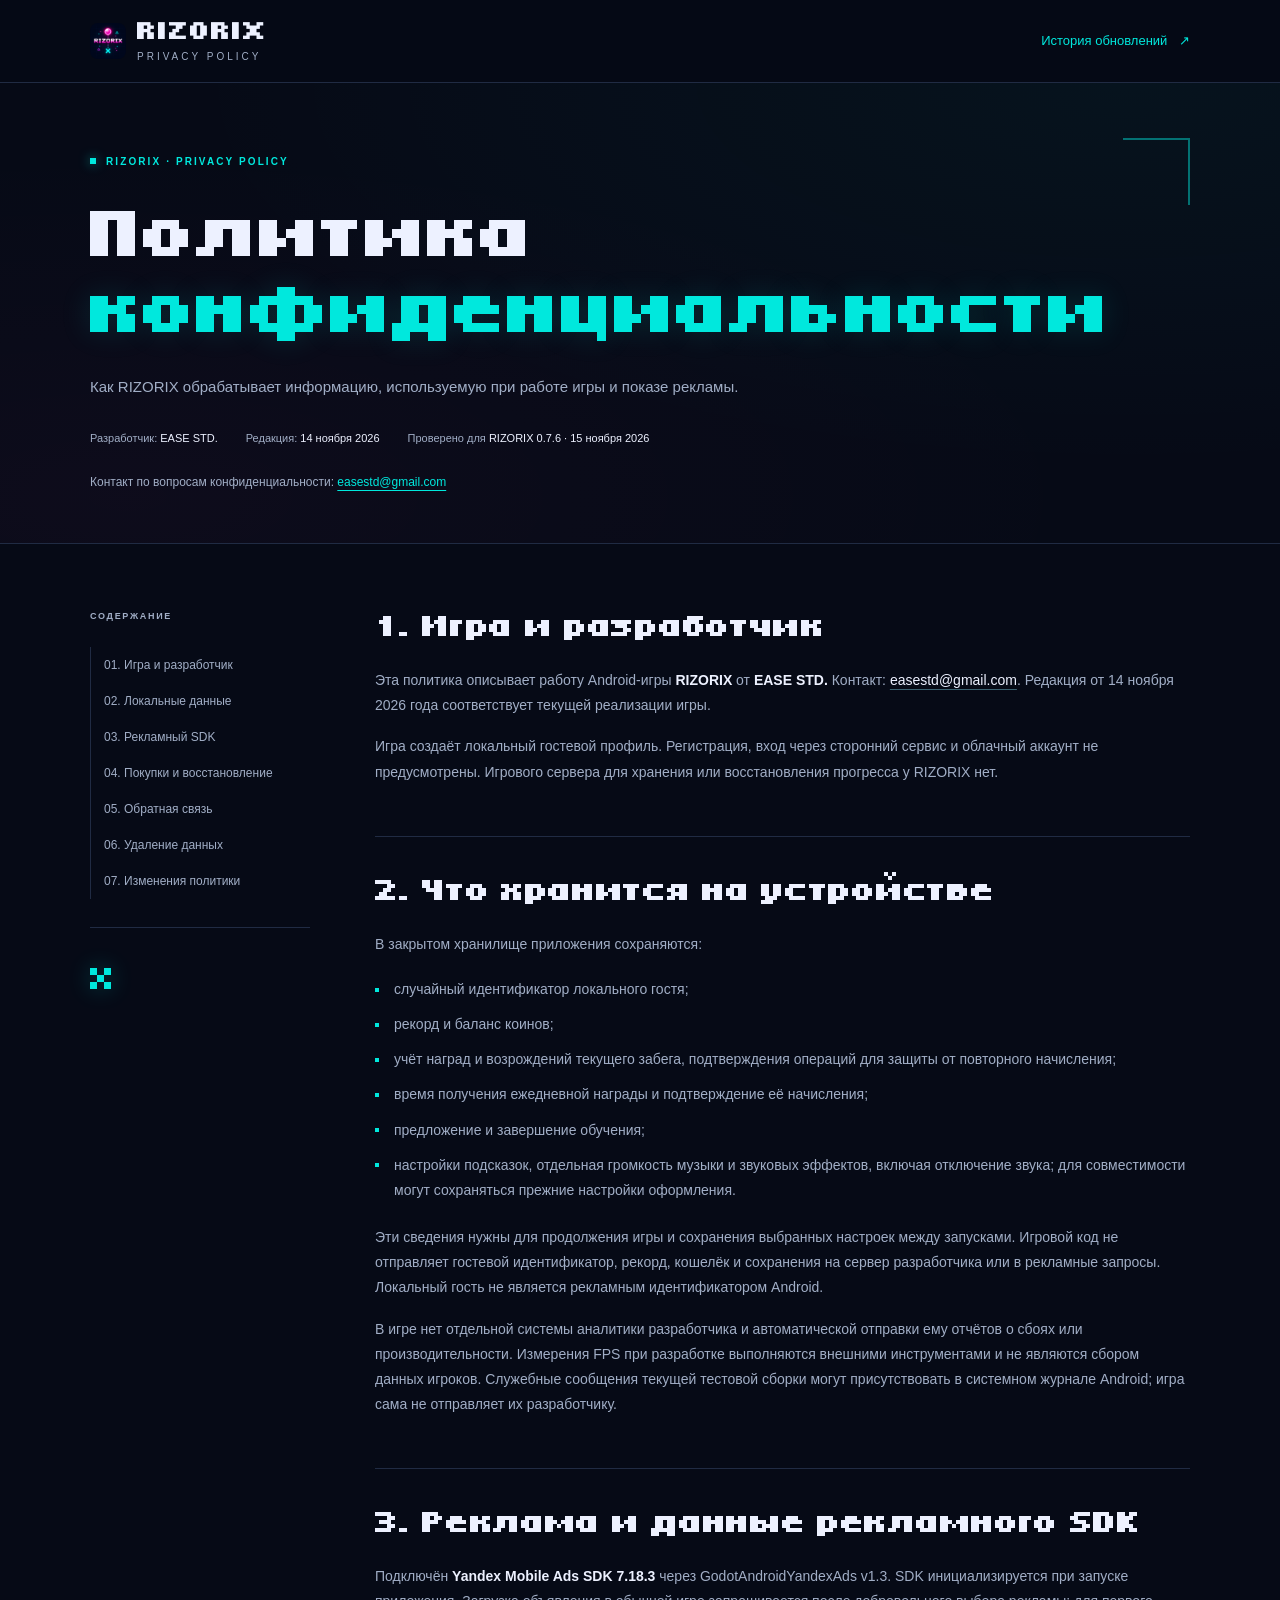
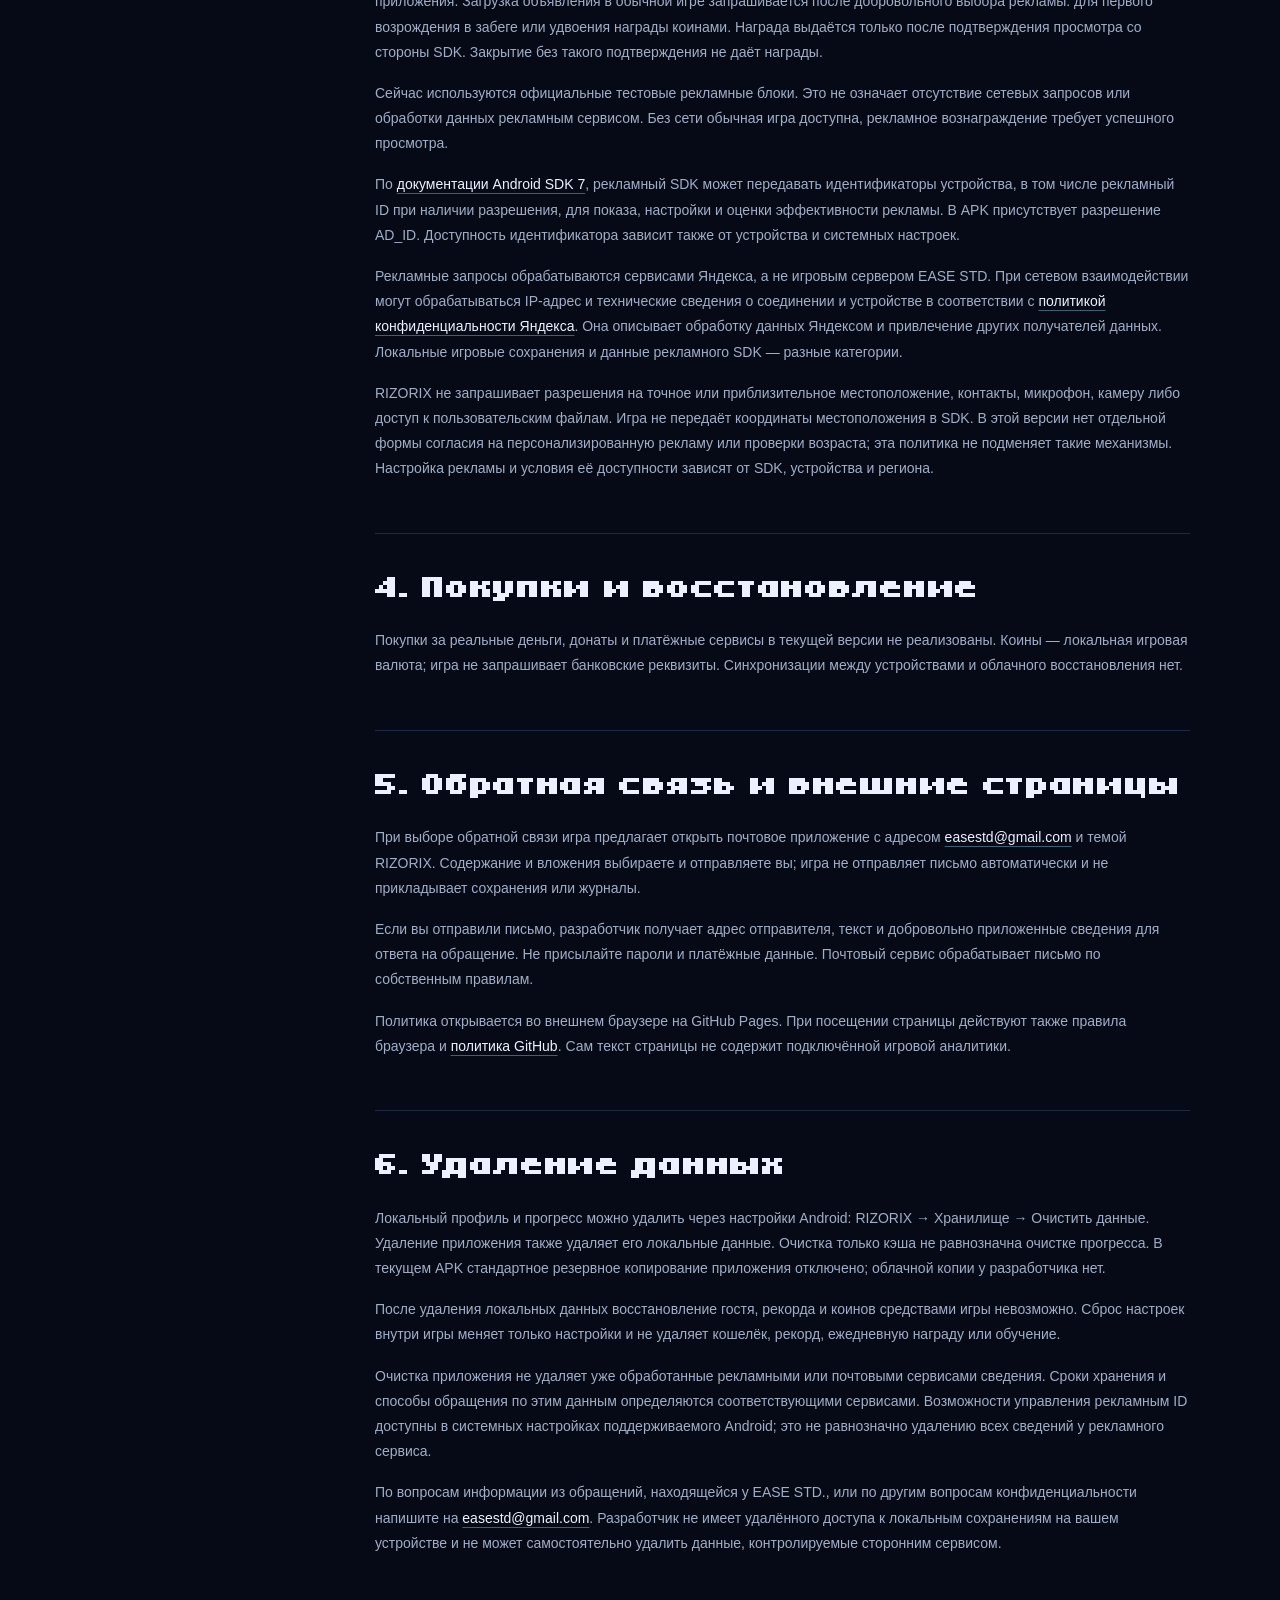
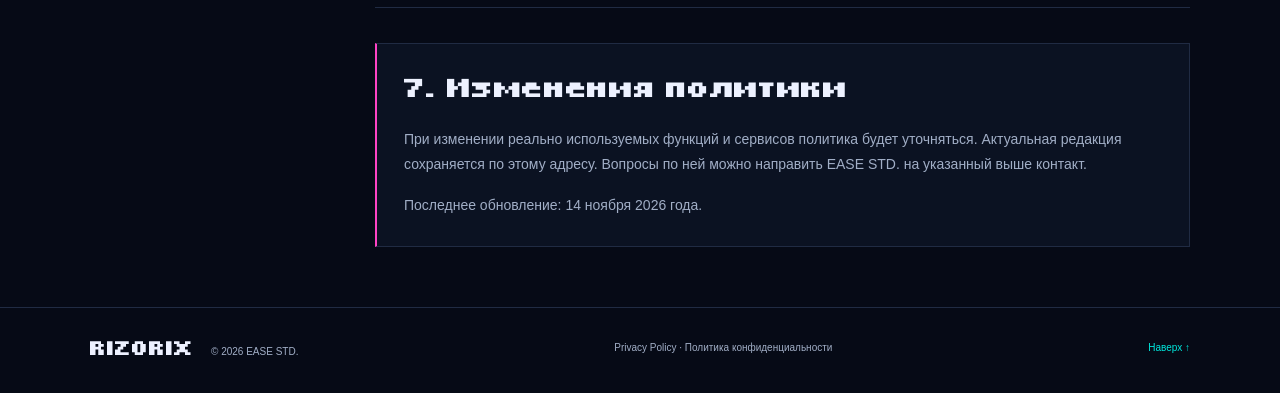
==== commit c2a546a4: "Проверять политику после каждого обновления RIZORIX" ====
--- a/index.html
+++ b/index.html
@@ -19,7 +19,7 @@
     <div class="eyebrow">RIZORIX · PRIVACY POLICY</div>
     <h1>Политика<br><span>конфиденциальности</span></h1>
     <p class="intro">Как RIZORIX обрабатывает информацию, используемую при работе игры и показе рекламы.</p>
-    <div class="meta"><span class="tag">Разработчик: <strong>EASE STD.</strong></span><span class="tag">Обновлено: <strong>14 ноября 2026</strong></span></div>
+    <div class="meta"><span class="tag">Разработчик: <strong>EASE STD.</strong></span><span class="tag">Редакция: <strong>14 ноября 2026</strong></span><span class="tag">Проверено для <strong>RIZORIX 0.7.6 · 15 ноября 2026</strong></span></div>
     <p class="hero-contact">Контакт по вопросам конфиденциальности: <a class="email-pending" href="mailto:easestd@gmail.com">easestd@gmail.com</a></p>
   </div></header>
   <div class="wrapper layout">
@@ -79,4 +79,4 @@
   </div>
   <footer><div class="wrapper footer-inner"><span class="footer-brand">RIZORIX <span>© 2026 EASE STD.</span></span><span>Privacy Policy · Политика конфиденциальности</span><a href="#top">Наверх ↑</a></div></footer>
 </body>
-</html>+</html>
